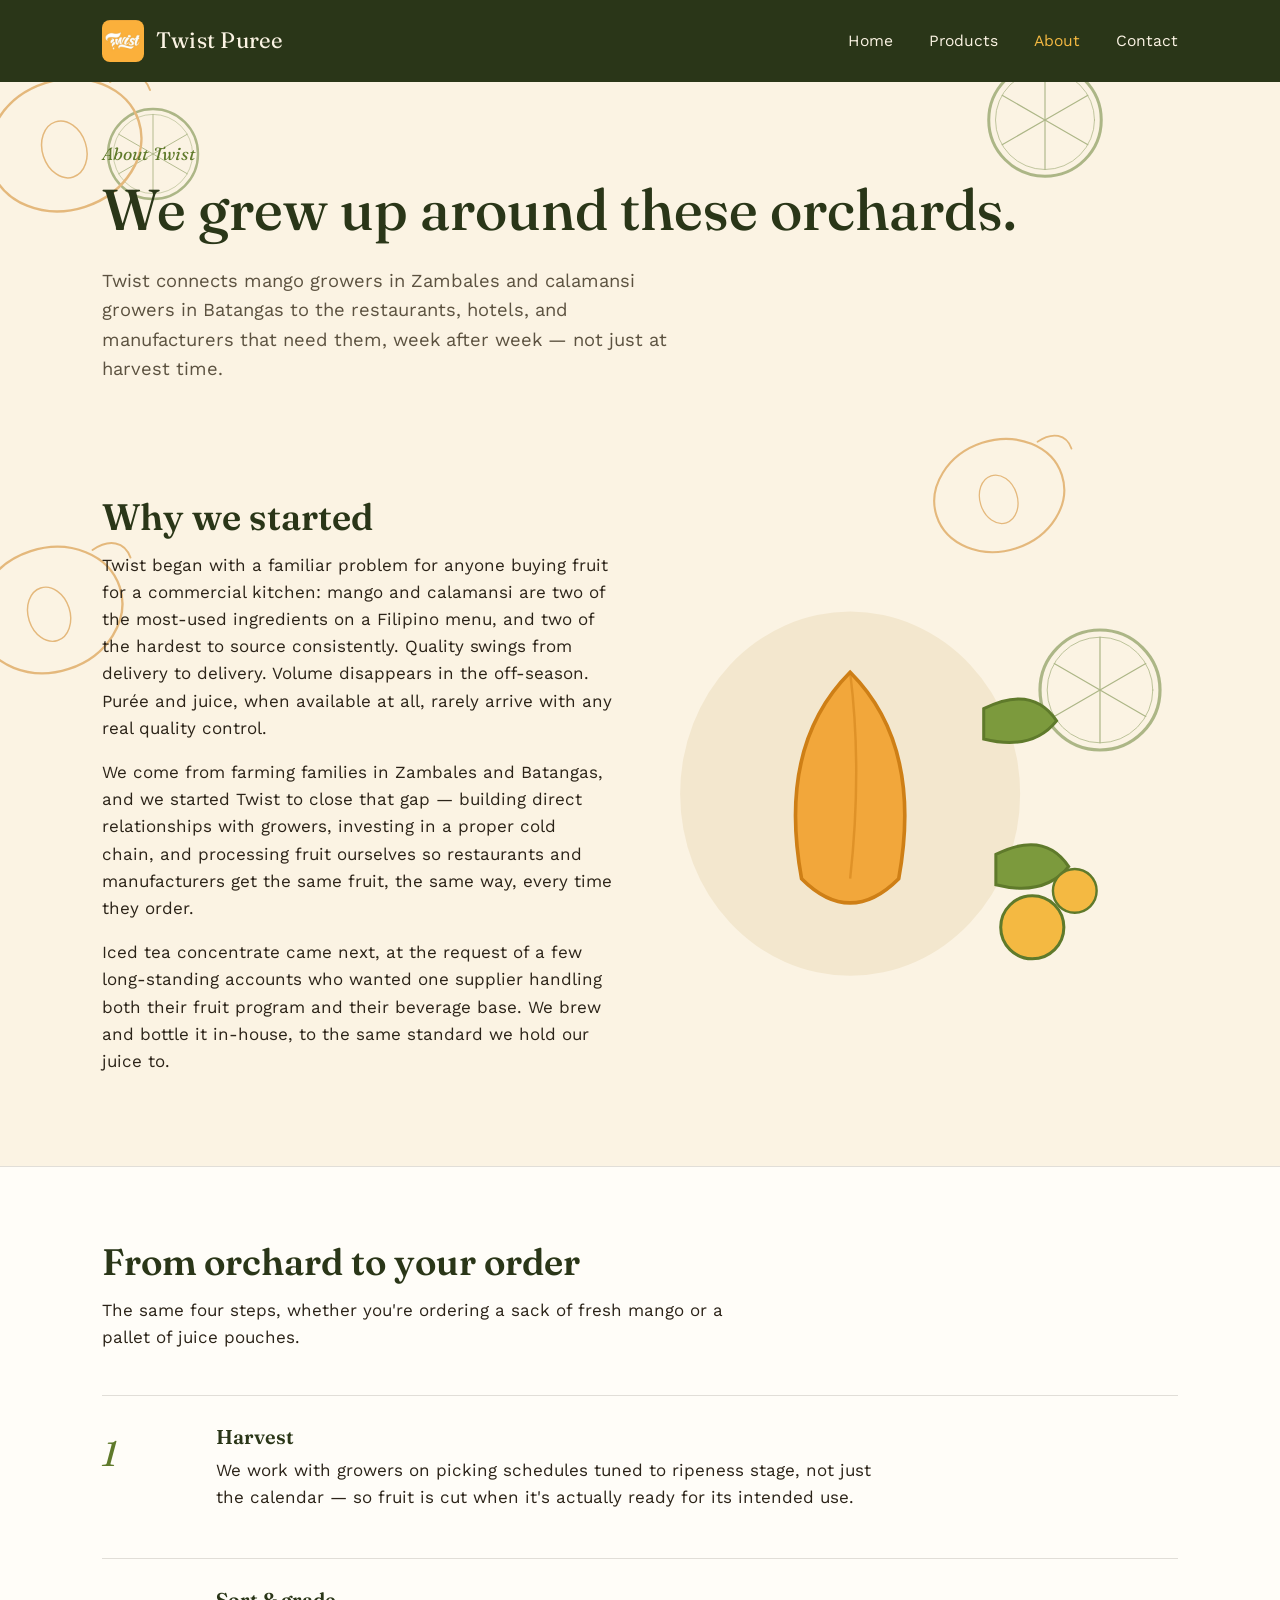
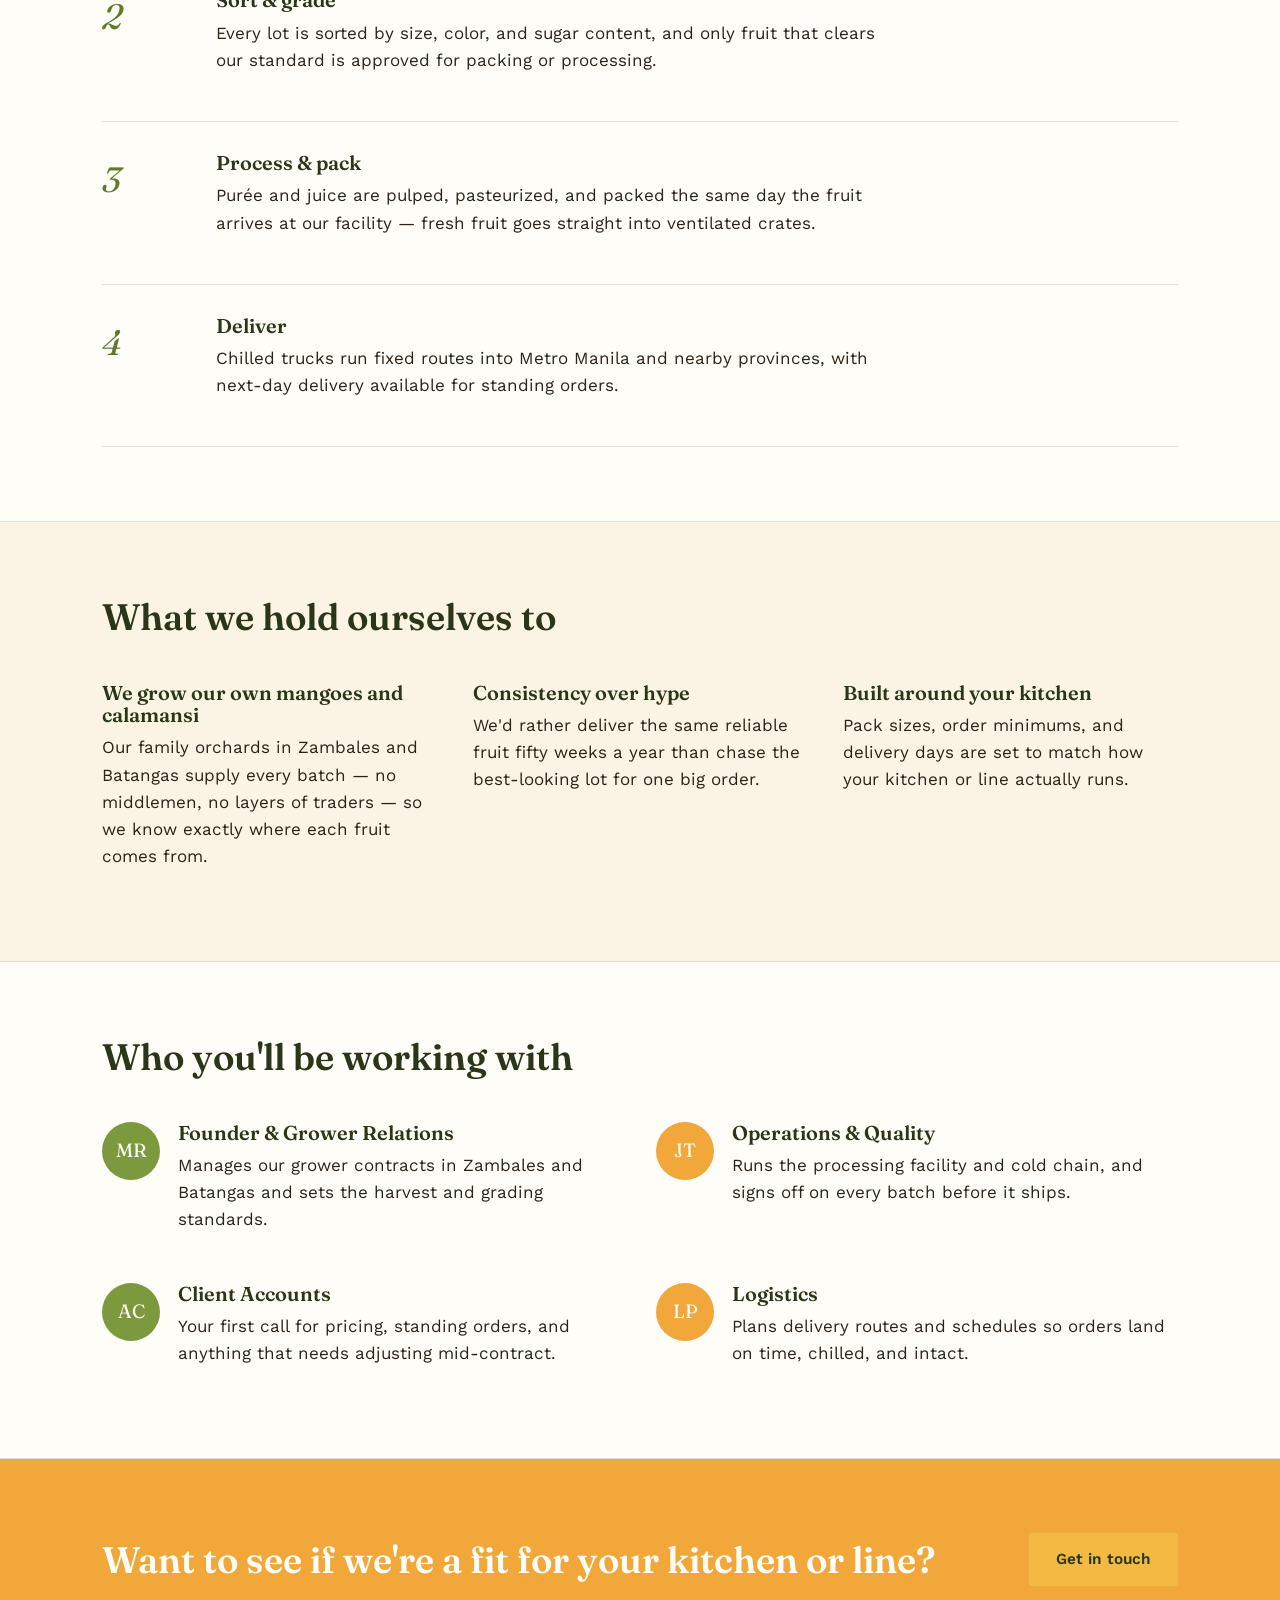
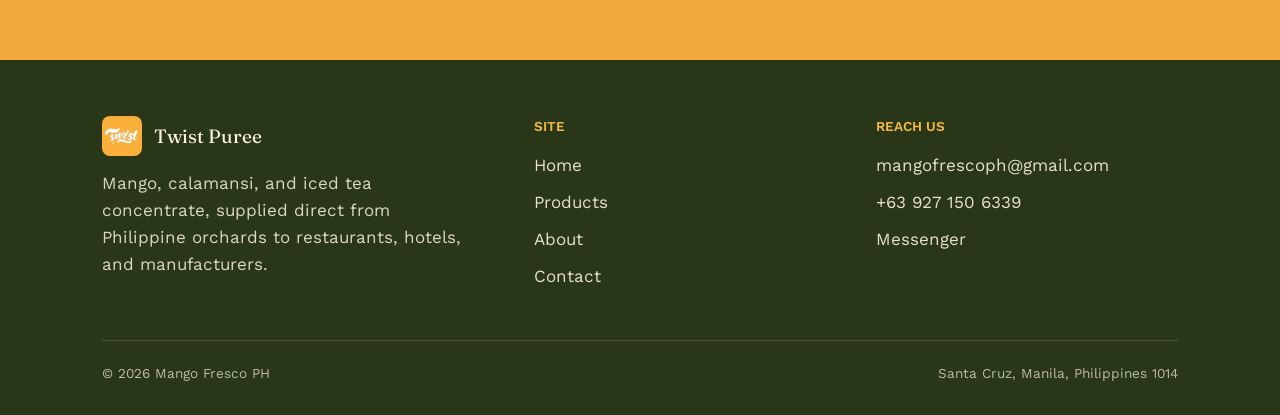
==== about.html @ 79d139c0 "Replace contact form with social links, rebrand to Twist Puree" ====
<!DOCTYPE html>
<html lang="en">
<head>
<meta charset="UTF-8">
<meta name="viewport" content="width=device-width, initial-scale=1.0">
<title>About — Twist Puree</title>
<meta name="description" content="How Twist sources, processes, and delivers mango, calamansi, and iced tea concentrate to restaurants and manufacturers.">
<link rel="preconnect" href="https://fonts.googleapis.com">
<link rel="preconnect" href="https://fonts.gstatic.com" crossorigin>
<link href="https://fonts.googleapis.com/css2?family=Fraunces:ital,wght@0,500;0,600;1,500&family=Work+Sans:wght@400;500;600&display=swap" rel="stylesheet">
<link rel="stylesheet" href="style.css">
</head>
<body>

<header class="site-header">
  <nav class="nav">
    <a href="index.html" class="logo"><img src="PICTURES/twist-logo.jpg" alt="Twist logo" class="logo-mark">Twist Puree</a>
    <button class="nav-toggle" aria-label="Toggle menu" aria-expanded="false">
      <svg viewBox="0 0 24 24" fill="none" stroke="currentColor" stroke-width="2"><line x1="3" y1="6" x2="21" y2="6"/><line x1="3" y1="12" x2="21" y2="12"/><line x1="3" y1="18" x2="21" y2="18"/></svg>
    </button>
    <ul class="nav-links">
      <li><a href="index.html">Home</a></li>
      <li><a href="products.html">Products</a></li>
      <li><a href="about.html" class="active">About</a></li>
      <li><a href="contact.html">Contact</a></li>
    </ul>
  </nav>
</header>

<main>

  <section class="page-hero">
    <div class="wrap">
      <div class="hero-eyebrow">About Twist</div>
      <h1>We grew up around these orchards.</h1>
      <p class="lede">Twist connects mango growers in Zambales and calamansi growers in Batangas to the restaurants, hotels, and manufacturers that need them, week after week — not just at harvest time.</p>
    </div>
  </section>

  <!-- ============ STORY ============ -->
  <section>
    <div class="wrap two-col">
      <div>
        <h2>Why we started</h2>
        <p>Twist began with a familiar problem for anyone buying fruit for a commercial kitchen: mango and calamansi are two of the most-used ingredients on a Filipino menu, and two of the hardest to source consistently. Quality swings from delivery to delivery. Volume disappears in the off-season. Purée and juice, when available at all, rarely arrive with any real quality control.</p>
        <p>We come from farming families in Zambales and Batangas, and we started Twist to close that gap — building direct relationships with growers, investing in a proper cold chain, and processing fruit ourselves so restaurants and manufacturers get the same fruit, the same way, every time they order.</p>
        <p>Iced tea concentrate came next, at the request of a few long-standing accounts who wanted one supplier handling both their fruit program and their beverage base. We brew and bottle it in-house, to the same standard we hold our juice to.</p>
      </div>
      <div>
        <svg viewBox="0 0 420 380" xmlns="http://www.w3.org/2000/svg" role="img" aria-label="Illustration of mango leaves and fruit">
          <ellipse cx="150" cy="190" rx="140" ry="150" fill="var(--cream-deep)"/>
          <path d="M150 90 Q210 150 190 260 Q150 300 110 260 Q90 150 150 90 Z" fill="var(--mango)" stroke="var(--mango-dark)" stroke-width="3"/>
          <path d="M150 90 Q160 170 150 260" fill="none" stroke="var(--mango-dark)" stroke-width="2" opacity="0.5"/>
          <path d="M260 120 Q300 100 320 130 Q300 155 260 145 Z" fill="var(--calamansi)" stroke="var(--calamansi-dark)" stroke-width="2.5"/>
          <path d="M270 240 Q310 220 330 250 Q310 275 270 265 Z" fill="var(--calamansi)" stroke="var(--calamansi-dark)" stroke-width="2.5"/>
          <circle cx="300" cy="300" r="26" fill="var(--yellow)" stroke="var(--calamansi-dark)" stroke-width="2.5"/>
          <circle cx="335" cy="270" r="18" fill="var(--yellow)" stroke="var(--calamansi-dark)" stroke-width="2"/>
        </svg>
      </div>
    </div>
  </section>

  <!-- ============ PROCESS ============ -->
  <section class="section-band">
    <div class="wrap">
      <div class="section-head">
        <h2>From orchard to your order</h2>
        <p>The same four steps, whether you're ordering a sack of fresh mango or a pallet of juice pouches.</p>
      </div>
      <div class="process">
        <div class="process-step">
          <div class="process-num">1</div>
          <div>
            <h3>Harvest</h3>
            <p>We work with growers on picking schedules tuned to ripeness stage, not just the calendar — so fruit is cut when it's actually ready for its intended use.</p>
          </div>
        </div>
        <div class="process-step">
          <div class="process-num">2</div>
          <div>
            <h3>Sort &amp; grade</h3>
            <p>Every lot is sorted by size, color, and sugar content, and only fruit that clears our standard is approved for packing or processing.</p>
          </div>
        </div>
        <div class="process-step">
          <div class="process-num">3</div>
          <div>
            <h3>Process &amp; pack</h3>
            <p>Purée and juice are pulped, pasteurized, and packed the same day the fruit arrives at our facility — fresh fruit goes straight into ventilated crates.</p>
          </div>
        </div>
        <div class="process-step">
          <div class="process-num">4</div>
          <div>
            <h3>Deliver</h3>
            <p>Chilled trucks run fixed routes into Metro Manila and nearby provinces, with next-day delivery available for standing orders.</p>
          </div>
        </div>
      </div>
    </div>
  </section>

  <!-- ============ VALUES ============ -->
  <section>
    <div class="wrap">
      <div class="section-head">
        <h2>What we hold ourselves to</h2>
      </div>
      <div class="value-grid">
        <div>
          <h3>We grow our own mangoes and calamansi</h3>
          <p>Our family orchards in Zambales and Batangas supply every batch — no middlemen, no layers of traders — so we know exactly where each fruit comes from.</p>
        </div>
        <div>
          <h3>Consistency over hype</h3>
          <p>We'd rather deliver the same reliable fruit fifty weeks a year than chase the best-looking lot for one big order.</p>
        </div>
        <div>
          <h3>Built around your kitchen</h3>
          <p>Pack sizes, order minimums, and delivery days are set to match how your kitchen or line actually runs.</p>
        </div>
      </div>
    </div>
  </section>

  <!-- ============ TEAM ============ -->
  <section class="section-band">
    <div class="wrap">
      <div class="section-head">
        <h2>Who you'll be working with</h2>
      </div>
      <div class="team-grid">
        <div class="team-card">
          <div class="team-avatar">MR</div>
          <div>
            <h3>Founder &amp; Grower Relations</h3>
            <p>Manages our grower contracts in Zambales and Batangas and sets the harvest and grading standards.</p>
          </div>
        </div>
        <div class="team-card">
          <div class="team-avatar">JT</div>
          <div>
            <h3>Operations &amp; Quality</h3>
            <p>Runs the processing facility and cold chain, and signs off on every batch before it ships.</p>
          </div>
        </div>
        <div class="team-card">
          <div class="team-avatar">AC</div>
          <div>
            <h3>Client Accounts</h3>
            <p>Your first call for pricing, standing orders, and anything that needs adjusting mid-contract.</p>
          </div>
        </div>
        <div class="team-card">
          <div class="team-avatar">LP</div>
          <div>
            <h3>Logistics</h3>
            <p>Plans delivery routes and schedules so orders land on time, chilled, and intact.</p>
          </div>
        </div>
      </div>
    </div>
  </section>

  <!-- ============ CTA ============ -->
  <section class="section-mango cta-band">
    <div class="wrap">
      <h2>Want to see if we're a fit for your kitchen or line?</h2>
      <a href="contact.html" class="btn btn-on-dark">Get in touch</a>
    </div>
  </section>

</main>

<footer class="site-footer">
  <div class="wrap">
    <div class="footer-grid">
      <div>
        <div class="footer-logo">
          <img src="PICTURES/twist-logo.jpg" alt="Twist logo">
          <span>Twist Puree</span>
        </div>
        <p style="max-width: 34ch; opacity: 0.85;">Mango, calamansi, and iced tea concentrate, supplied direct from Philippine orchards to restaurants, hotels, and manufacturers.</p>
      </div>
      <div>
        <h4>SITE</h4>
        <ul>
          <li><a href="index.html">Home</a></li>
          <li><a href="products.html">Products</a></li>
          <li><a href="about.html">About</a></li>
          <li><a href="contact.html">Contact</a></li>
        </ul>
      </div>
      <div>
        <h4>REACH US</h4>
        <ul>
          <li><a href="mailto:mangofrescoph@gmail.com">mangofrescoph@gmail.com</a></li>
          <li><a href="tel:+639271506339">+63 927 150 6339</a></li>
          <li><a href="https://www.facebook.com/mangofrescoph/" target="_blank" rel="noopener">Messenger</a></li>
        </ul>
      </div>
    </div>
    <div class="footer-bottom">
      <span>&copy; 2026 Mango Fresco PH</span>
      <span>Santa Cruz, Manila, Philippines 1014</span>
    </div>
  </div>
</footer>

<script src="script.js"></script>
</body>
</html>
---- style.css ----
/* ============================================================
   Grove & Zest — shared stylesheet
   Palette grounded in the fruit itself: mango flesh, calamansi
   peel, orchard green, and the cream of a ripe mango's pulp.
   ============================================================ */

:root {
  --cream: #FBF3E3;
  --cream-deep: #F3E7CE;
  --ink: #2B2318;
  --ink-soft: #5C5240;
  --mango: #F2A73B;
  --mango-dark: #CE7F16;
  --calamansi: #7C9A3D;
  --calamansi-dark: #5F7A2B;
  --tea: #A9702F;
  --tea-dark: #7A4E1E;
  --grove: #3A4A22;
  --grove-deep: #2A3618;
  --leaf-light: #EAF1DC;
  --sun-light: #FFF4D9;
  --yellow: #F4B942;
  --white: #FFFDF8;
  --line: rgba(43, 35, 24, 0.14);

  --font-display: "Fraunces", "Iowan Old Style", serif;
  --font-body: "Work Sans", "Segoe UI", sans-serif;

  --max-width: 1140px;

  --bg-mango: url("data:image/svg+xml,%3Csvg%20xmlns='http://www.w3.org/2000/svg'%20viewBox='0%200%20400%20380'%20fill='none'%20stroke='%23CE7F16'%20stroke-width='5'%20stroke-linecap='round'%3E%3Cg%20transform='rotate(-18%20210%20210)'%3E%3Cellipse%20cx='210'%20cy='210'%20rx='155'%20ry='130'/%3E%3Cellipse%20cx='206'%20cy='218'%20rx='44'%20ry='58'%20stroke-width='3'/%3E%3C/g%3E%3Cpath%20d='M300%2084%20C335%2060%20368%2066%20380%20100'%20stroke-width='4'/%3E%3C/svg%3E");
  --bg-calamansi: url("data:image/svg+xml,%3Csvg%20xmlns='http://www.w3.org/2000/svg'%20viewBox='0%200%20400%20400'%20fill='none'%20stroke='%235F7A2B'%20stroke-linecap='round'%3E%3Ccircle%20cx='200'%20cy='200'%20r='150'%20stroke-width='8'/%3E%3Ccircle%20cx='200'%20cy='200'%20r='132'%20stroke-width='2'/%3E%3Cg%20stroke-width='3'%3E%3Cpath%20d='M200%20200%20L200%2068'/%3E%3Cpath%20d='M200%20200%20L314.4%20134'/%3E%3Cpath%20d='M200%20200%20L314.4%20266'/%3E%3Cpath%20d='M200%20200%20L200%20332'/%3E%3Cpath%20d='M200%20200%20L85.6%20266'/%3E%3Cpath%20d='M200%20200%20L85.6%20134'/%3E%3C/g%3E%3C/svg%3E");
}

* { box-sizing: border-box; }

html { scroll-behavior: smooth; }

body {
  margin: 0;
  background: var(--cream);
  color: var(--ink);
  font-family: var(--font-body);
  font-size: 17px;
  line-height: 1.6;
  -webkit-font-smoothing: antialiased;
}

img, svg { max-width: 100%; display: block; }

a { color: inherit; }

body::before {
  content: "";
  position: fixed;
  inset: 0;
  z-index: -1;
  pointer-events: none;
  opacity: 0.5;
  background-image:
    var(--bg-mango), var(--bg-mango), var(--bg-mango),
    var(--bg-calamansi), var(--bg-calamansi), var(--bg-calamansi);
  background-repeat: no-repeat, no-repeat, no-repeat, no-repeat, no-repeat, no-repeat;
  background-position:
    -40px 40px,
    calc(100% - 200px) 55%,
    -50px calc(100% - 210px),
    calc(100% - 160px) 6%,
    8% 12%,
    calc(100% - 100px) calc(100% - 130px);
  background-size:
    200px,
    170px,
    190px,
    150px,
    120px,
    160px;
}

.wrap {
  max-width: var(--max-width);
  margin: 0 auto;
  padding: 0 32px;
}

h1, h2, h3 {
  font-family: var(--font-display);
  font-weight: 600;
  line-height: 1.12;
  margin: 0 0 0.4em;
  color: var(--grove-deep);
}

h1 { font-size: clamp(2.4rem, 4.6vw, 3.6rem); font-weight: 500; }
h2 { font-size: clamp(1.7rem, 3vw, 2.3rem); }
h3 { font-size: 1.25rem; }

p { margin: 0 0 1em; max-width: 62ch; }
p.lede { font-size: 1.15rem; color: var(--ink-soft); max-width: 52ch; }

.btn {
  display: inline-flex;
  align-items: center;
  gap: 8px;
  padding: 13px 26px;
  border-radius: 3px;
  font-family: var(--font-body);
  font-weight: 600;
  font-size: 0.96rem;
  text-decoration: none;
  border: 1.5px solid transparent;
  cursor: pointer;
  transition: transform 0.15s ease, background 0.15s ease, border-color 0.15s ease;
}
.btn:hover { transform: translateY(-1px); }
.btn:focus-visible { outline: 3px solid var(--yellow); outline-offset: 2px; }

.btn-primary { background: var(--mango); color: var(--white); }
.btn-primary:hover { background: var(--mango-dark); }

.btn-outline { background: transparent; color: var(--grove-deep); border-color: var(--grove-deep); }
.btn-outline:hover { background: var(--grove-deep); color: var(--cream); }

.btn-on-dark { background: var(--yellow); color: var(--grove-deep); }
.btn-on-dark:hover { background: #ffcf6b; }

/* ---------------- Header / Nav ---------------- */

.site-header {
  background: var(--grove-deep);
  color: var(--cream);
  position: relative;
  z-index: 40;
}

.nav {
  display: flex;
  align-items: center;
  justify-content: space-between;
  padding: 20px 32px;
  max-width: var(--max-width);
  margin: 0 auto;
}

.logo {
  font-family: var(--font-display);
  font-size: 1.4rem;
  text-decoration: none;
  color: var(--cream);
  display: flex;
  align-items: center;
  gap: 12px;
  letter-spacing: 0.01em;
}
.logo .dot { color: var(--yellow); }
.logo-mark {
  width: 42px;
  height: 42px;
  border-radius: 8px;
  object-fit: cover;
  display: block;
}
.footer-logo {
  display: flex;
  align-items: center;
  gap: 12px;
  margin-bottom: 14px;
}
.footer-logo img {
  width: 40px;
  height: 40px;
  border-radius: 8px;
  object-fit: cover;
}
.footer-logo span {
  font-family: var(--font-display);
  font-size: 1.2rem;
  color: var(--cream);
}

.nav-links {
  display: flex;
  gap: 36px;
  list-style: none;
  margin: 0;
  padding: 0;
}

.nav-links a {
  text-decoration: none;
  color: var(--cream);
  font-size: 0.98rem;
  position: relative;
  padding-bottom: 4px;
}

.nav-links a.active { color: var(--yellow); }

.nav-links a::after {
  content: "";
  position: absolute;
  left: 0; right: 0; bottom: -2px;
  height: 2px;
  background: var(--yellow);
  transform: scaleX(0);
  transform-origin: left;
  transition: transform 0.2s ease;
}
.nav-links a:hover::after { transform: scaleX(1); }

.nav-toggle {
  display: none;
  background: none;
  border: none;
  color: var(--cream);
  cursor: pointer;
  padding: 6px;
}
.nav-toggle svg { width: 26px; height: 26px; }

@media (max-width: 760px) {
  .nav-toggle { display: block; }
  .nav-links {
    position: absolute;
    top: 100%; left: 0; right: 0;
    background: var(--grove-deep);
    flex-direction: column;
    gap: 0;
    max-height: 0;
    overflow: hidden;
    transition: max-height 0.25s ease;
  }
  .nav-links.open { max-height: 260px; }
  .nav-links li { border-top: 1px solid rgba(251,243,227,0.12); }
  .nav-links a { display: block; padding: 16px 32px; }
  .nav-links a::after { display: none; }
}

/* ---------------- Hero ---------------- */

.hero {
  padding: 76px 0 84px;
  position: relative;
  overflow: hidden;
}

.hero .wrap {
  display: grid;
  grid-template-columns: 0.8fr 1.35fr;
  gap: 56px;
  align-items: center;
}

.hero .wrap > div:first-child {
  position: relative;
  z-index: 2;
}

.hero-eyebrow {
  font-family: var(--font-display);
  font-style: italic;
  color: var(--calamansi-dark);
  font-size: 1.1rem;
  margin-bottom: 10px;
}

.hero-actions {
  display: flex;
  gap: 16px;
  margin-top: 30px;
  flex-wrap: wrap;
}

.hero-carousel {
  position: absolute;
  top: 0;
  bottom: 0;
  right: 0;
  width: 54vw;
  display: flex;
  flex-direction: column;
  justify-content: center;
  gap: 16px;
  padding: 40px 32px 48px 24px;
}

@media (max-width: 1000px) {
  .hero .wrap { grid-template-columns: 1fr; }
  .hero-carousel {
    position: static;
    width: 100%;
    padding: 0;
  }
}

/* ---------------- Section scaffolding ---------------- */

section { padding: 74px 0; }
.section-tight { padding: 54px 0; }

.section-band { background: var(--white); border-top: 1px solid var(--line); border-bottom: 1px solid var(--line); }
.section-grove { background: var(--grove-deep); color: var(--cream); }
.section-grove h2, .section-grove h3 { color: var(--cream); }
.section-mango { background: var(--mango); color: var(--white); }
.section-mango h2 { color: var(--white); }

.section-head { max-width: 640px; margin-bottom: 44px; }
.section-head.center { margin-left: auto; margin-right: auto; text-align: center; }

/* ---------------- Product crate cards ---------------- */

.crate-grid {
  display: grid;
  grid-template-columns: repeat(auto-fit, minmax(210px, 1fr));
  gap: 24px;
}

@media (max-width: 560px) {
  .crate-grid { grid-template-columns: 1fr; }
}

.crate {
  background: var(--white);
  border-top: 7px solid var(--mango);
  padding: 30px 24px 26px;
  position: relative;
  box-shadow: 0 1px 0 var(--line);
}
.crate--calamansi { border-top-color: var(--calamansi); }
.crate--tea { border-top-color: var(--tea); }

.crate-stamp {
  width: 46px; height: 46px;
  border-radius: 50%;
  border: 2px solid currentColor;
  display: flex; align-items: center; justify-content: center;
  font-family: var(--font-display);
  font-weight: 600;
  font-size: 0.95rem;
  margin-bottom: 18px;
  color: var(--mango-dark);
}
.crate--calamansi .crate-stamp { color: var(--calamansi-dark); }
.crate--tea .crate-stamp { color: var(--tea-dark); }

.crate h3 { margin-bottom: 10px; }
.crate p { font-size: 0.96rem; margin-bottom: 0; }

/* ---------------- Feature list (Why us) ---------------- */

.feature-list {
  display: grid;
  grid-template-columns: repeat(3, 1fr);
  gap: 40px;
}
@media (max-width: 800px) { .feature-list { grid-template-columns: 1fr; } }

.feature {
  border-top: 2px solid var(--grove-deep);
  padding-top: 18px;
}

/* ---------------- Who we serve ---------------- */

.serve-list {
  display: flex;
  flex-wrap: wrap;
  gap: 14px;
  padding: 0;
  margin: 0;
  list-style: none;
}
.serve-list li {
  border: 1.5px solid rgba(251,243,227,0.4);
  padding: 10px 20px;
  border-radius: 999px;
  font-size: 0.96rem;
}

/* ---------------- Process steps (About) ---------------- */

.process {
  display: grid;
  gap: 0;
}
.process-step {
  display: grid;
  grid-template-columns: 90px 1fr;
  gap: 24px;
  padding: 30px 0;
  border-top: 1px solid var(--line);
}
.process-step:last-child { border-bottom: 1px solid var(--line); }
.process-num {
  font-family: var(--font-display);
  font-style: italic;
  font-size: 2.2rem;
  color: var(--calamansi-dark);
}
@media (max-width: 600px) {
  .process-step { grid-template-columns: 50px 1fr; }
  .process-num { font-size: 1.6rem; }
}

/* ---------------- Two column ---------------- */

.two-col {
  display: grid;
  grid-template-columns: 1fr 1fr;
  gap: 56px;
  align-items: center;
}
@media (max-width: 820px) { .two-col { grid-template-columns: 1fr; } }

/* ---------------- Values ---------------- */

.value-grid {
  display: grid;
  grid-template-columns: repeat(3, 1fr);
  gap: 36px;
}
@media (max-width: 800px) { .value-grid { grid-template-columns: 1fr; } }

/* ---------------- Team ---------------- */

.team-grid {
  display: grid;
  grid-template-columns: repeat(2, 1fr);
  gap: 32px;
}
@media (max-width: 640px) { .team-grid { grid-template-columns: 1fr; } }

.team-card { display: flex; gap: 18px; align-items: flex-start; }
.team-avatar {
  width: 58px; height: 58px;
  min-width: 58px;
  border-radius: 50%;
  background: var(--calamansi);
  color: var(--white);
  display: flex; align-items: center; justify-content: center;
  font-family: var(--font-display);
  font-size: 1.2rem;
}
.team-card:nth-child(2n) .team-avatar { background: var(--mango); }

/* ---------------- Product showcase (Products page) ---------------- */

.showcase-row {
  display: grid;
  grid-template-columns: 0.85fr 1.15fr;
  gap: 56px;
  align-items: center;
  padding: 64px 0;
  border-top: 1px solid var(--line);
}
.showcase-row:last-child { border-bottom: 1px solid var(--line); }
.showcase-row.reverse .showcase-visual { order: 2; }
.showcase-row.reverse .showcase-copy { order: 1; }

@media (max-width: 780px) {
  .showcase-row, .showcase-row.reverse {
    grid-template-columns: 1fr;
  }
  .showcase-row.reverse .showcase-visual,
  .showcase-row.reverse .showcase-copy { order: initial; }
}

.showcase-visual {
  background: var(--white);
  border-radius: 4px;
  padding: 30px;
  display: flex;
  align-items: center;
  justify-content: center;
}
.showcase-visual svg { max-height: 220px; }

.showcase-tag {
  display: inline-block;
  font-family: var(--font-display);
  font-style: italic;
  font-size: 1rem;
  margin-bottom: 8px;
  color: var(--mango-dark);
}
.showcase-row--calamansi .showcase-tag { color: var(--calamansi-dark); }
.showcase-row--tea .showcase-tag { color: var(--tea-dark); }

.spec-list {
  display: grid;
  grid-template-columns: 1fr 1fr;
  gap: 16px 24px;
  margin: 22px 0 0;
  padding-top: 20px;
  border-top: 1px solid var(--line);
}
.spec-list div dt {
  font-size: 0.78rem;
  color: var(--ink-soft);
  margin-bottom: 3px;
}
.spec-list div dd {
  margin: 0;
  font-weight: 600;
  font-size: 0.96rem;
}
@media (max-width: 480px) {
  .spec-list { grid-template-columns: 1fr; }
}


.cta-band .wrap {
  display: flex;
  justify-content: space-between;
  align-items: center;
  flex-wrap: wrap;
  gap: 24px;
}
.cta-band h2 { margin: 0; max-width: 34ch; }

/* ---------------- Contact page ---------------- */

.contact-grid {
  display: grid;
  grid-template-columns: 1.2fr 0.8fr;
  gap: 56px;
  align-items: start;
}
@media (max-width: 860px) { .contact-grid { grid-template-columns: 1fr; } }

.field {
  margin-bottom: 20px;
}
.field label {
  display: block;
  font-size: 0.9rem;
  font-weight: 600;
  margin-bottom: 6px;
  color: var(--grove-deep);
}
.field input, .field select, .field textarea {
  width: 100%;
  padding: 12px 14px;
  border: 1.5px solid var(--line);
  background: var(--white);
  border-radius: 3px;
  font-family: var(--font-body);
  font-size: 1rem;
  color: var(--ink);
}
.field input:focus, .field select:focus, .field textarea:focus {
  outline: none;
  border-color: var(--calamansi-dark);
}
.field-row { display: grid; grid-template-columns: 1fr 1fr; gap: 20px; }
@media (max-width: 520px) { .field-row { grid-template-columns: 1fr; } }

.form-note {
  font-size: 0.88rem;
  color: var(--ink-soft);
  margin-top: 14px;
}

.form-success {
  display: none;
  background: var(--white);
  border-left: 4px solid var(--calamansi-dark);
  padding: 20px 24px;
  margin-bottom: 24px;
}
.form-success.show { display: block; }

.info-card {
  background: var(--white);
  padding: 32px;
  border-top: 7px solid var(--calamansi);
}
.info-row {
  padding: 16px 0;
  border-bottom: 1px solid var(--line);
}
.info-row:last-child { border-bottom: none; }
.info-row .label {
  font-size: 0.8rem;
  text-transform: none;
  color: var(--ink-soft);
  margin-bottom: 4px;
}

.map-embed {
  border: 0;
  width: 100%;
  height: 300px;
  margin-top: 28px;
  filter: sepia(8%) saturate(90%);
}

.social-row {
  display: flex;
  flex-wrap: wrap;
  gap: 14px;
  margin-top: 26px;
}

.social-btn {
  width: 52px;
  height: 52px;
  border-radius: 50%;
  background: var(--grove-deep);
  color: var(--cream);
  display: flex;
  align-items: center;
  justify-content: center;
  transition: transform 0.15s ease, background 0.15s ease, color 0.15s ease;
}
.social-btn svg { width: 24px; height: 24px; }
.social-btn:hover {
  transform: translateY(-3px);
  background: var(--mango);
  color: var(--grove-deep);
}

/* ---------------- Reviews ---------------- */

.section-reviews { background: var(--cream); border: none; }
.section-reviews .section-head.center { margin-bottom: 44px; }

.review-grid {
  display: grid;
  grid-template-columns: repeat(3, 1fr);
  gap: 24px;
}
@media (max-width: 860px) { .review-grid { grid-template-columns: 1fr; } }

.review {
  background: var(--white);
  border-top: 5px solid var(--yellow);
  padding: 0 26px 24px;
  margin: 0;
  box-shadow: 0 1px 0 var(--line);
  display: flex;
  flex-direction: column;
}

.review-photo {
  margin: 0 -26px 22px;
  height: 200px;
  overflow: hidden;
  border-bottom: 1px solid var(--line);
}
.review-photo img {
  width: 100%;
  height: 100%;
  object-fit: cover;
}

.review-stars {
  color: var(--mango);
  font-size: 1.05rem;
  letter-spacing: 3px;
  margin-bottom: 14px;
}

.review blockquote {
  margin: 0;
  font-family: var(--font-display);
  font-size: 1.05rem;
  line-height: 1.5;
  color: var(--grove-deep);
}

/* ---------------- Shop carousel ---------------- */

.carousel {
  display: flex;
  align-items: center;
  gap: 14px;
}

.carousel-track {
  flex: 1;
  overflow: hidden;
}

.carousel-slides {
  display: flex;
  transition: transform 0.35s ease;
}

.carousel-item {
  flex: 0 0 100%;
  padding: 0 12px;
}

.carousel-item-inner {
  position: relative;
  display: block;
  text-decoration: none;
  overflow: hidden;
}

a.carousel-item-inner:hover { transform: translateY(-3px); }

.carousel-item img {
  width: 100%;
  height: auto;
  aspect-ratio: 16 / 10;
  object-fit: cover;
  display: block;
}

.carousel-caption {
  position: absolute;
  left: 18px;
  right: 18px;
  bottom: 18px;
  padding: 14px 18px;
  background: linear-gradient(to top, rgba(42, 54, 24, 0.75), rgba(42, 54, 24, 0.05));
  border-radius: 4px;
  color: var(--white);
  display: flex;
  align-items: baseline;
  justify-content: space-between;
  gap: 12px;
}

.carousel-caption strong {
  font-family: var(--font-display);
  font-size: 1.4rem;
  font-weight: 600;
  color: var(--white);
}

.carousel-caption em {
  font-style: normal;
  font-size: 0.88rem;
  font-weight: 600;
  color: var(--yellow);
  white-space: nowrap;
}
.carousel-caption em::after { content: " →"; }

.carousel-dots {
  display: flex;
  justify-content: center;
  gap: 8px;
}

.carousel-dots button {
  width: 8px;
  height: 8px;
  border-radius: 999px;
  border: none;
  padding: 0;
  background: rgba(43, 35, 24, 0.25);
  cursor: pointer;
  transition: width 0.2s ease, background 0.2s ease;
}
.carousel-dots button.active {
  width: 24px;
  background: var(--mango);
}

.carousel-arrow {
  flex: 0 0 auto;
  width: 52px;
  height: 52px;
  border-radius: 50%;
  border: 1px solid rgba(255, 253, 248, 0.7);
  background: rgba(255, 253, 248, 0.45);
  -webkit-backdrop-filter: blur(14px) saturate(160%);
  backdrop-filter: blur(14px) saturate(160%);
  box-shadow: 0 6px 20px rgba(43, 35, 24, 0.15);
  color: var(--grove-deep);
  cursor: pointer;
  display: flex;
  align-items: center;
  justify-content: center;
  transition: background 0.15s ease, color 0.15s ease, transform 0.15s ease;
}
.carousel-arrow:hover { background: rgba(42, 54, 24, 0.85); color: var(--cream); }
.carousel-arrow svg { width: 22px; height: 22px; }

.carousel[data-per-view="3"] .carousel-item { flex-basis: calc(100% / 3); }
.carousel[data-per-view="2"] .carousel-item { flex-basis: 50%; }
.carousel[data-per-view="1"] .carousel-item { flex-basis: 100%; }

/* ---------------- Footer ---------------- */

.site-footer {
  background: var(--grove-deep);
  color: var(--cream);
  padding: 56px 0 30px;
}
.footer-grid {
  display: grid;
  grid-template-columns: 1.3fr 1fr 1fr;
  gap: 40px;
  margin-bottom: 40px;
}
@media (max-width: 700px) { .footer-grid { grid-template-columns: 1fr; gap: 30px; } }

.footer-grid h4 {
  font-family: var(--font-body);
  font-weight: 600;
  font-size: 0.85rem;
  color: var(--yellow);
  margin: 0 0 14px;
}
.footer-grid ul { list-style: none; margin: 0; padding: 0; }
.footer-grid li { margin-bottom: 10px; }
.footer-grid a { text-decoration: none; color: var(--cream); opacity: 0.9; }
.footer-grid a:hover { opacity: 1; text-decoration: underline; }

.footer-bottom {
  border-top: 1px solid rgba(251,243,227,0.15);
  padding-top: 22px;
  font-size: 0.85rem;
  color: rgba(251,243,227,0.7);
  display: flex;
  justify-content: space-between;
  flex-wrap: wrap;
  gap: 10px;
}

/* ---------------- Page hero (About/Contact) ---------------- */

.page-hero {
  padding: 58px 0 20px;
}
.page-hero p.lede { margin-top: 14px; }

.page-hero--glass {
  position: relative;
}
.page-hero--glass .wrap {
  position: relative;
  z-index: 1;
}
.page-hero--glass::before {
  content: "";
  position: absolute;
  left: 50%;
  top: 50%;
  transform: translate(-50%, -50%);
  width: min(720px, calc(100% - 40px));
  height: 84%;
  background: rgba(255, 253, 248, 0.35);
  -webkit-backdrop-filter: blur(16px) saturate(160%);
  backdrop-filter: blur(16px) saturate(160%);
  border: 1px solid rgba(255, 253, 248, 0.6);
  border-radius: 18px;
  box-shadow: 0 12px 36px rgba(43, 35, 24, 0.10);
  z-index: 0;
  pointer-events: none;
}

/* ---------------- Reduced motion ---------------- */

@media (prefers-reduced-motion: reduce) {
  html { scroll-behavior: auto; }
  * { transition: none !important; }
}

:focus-visible { outline: 3px solid var(--yellow); outline-offset: 2px; }
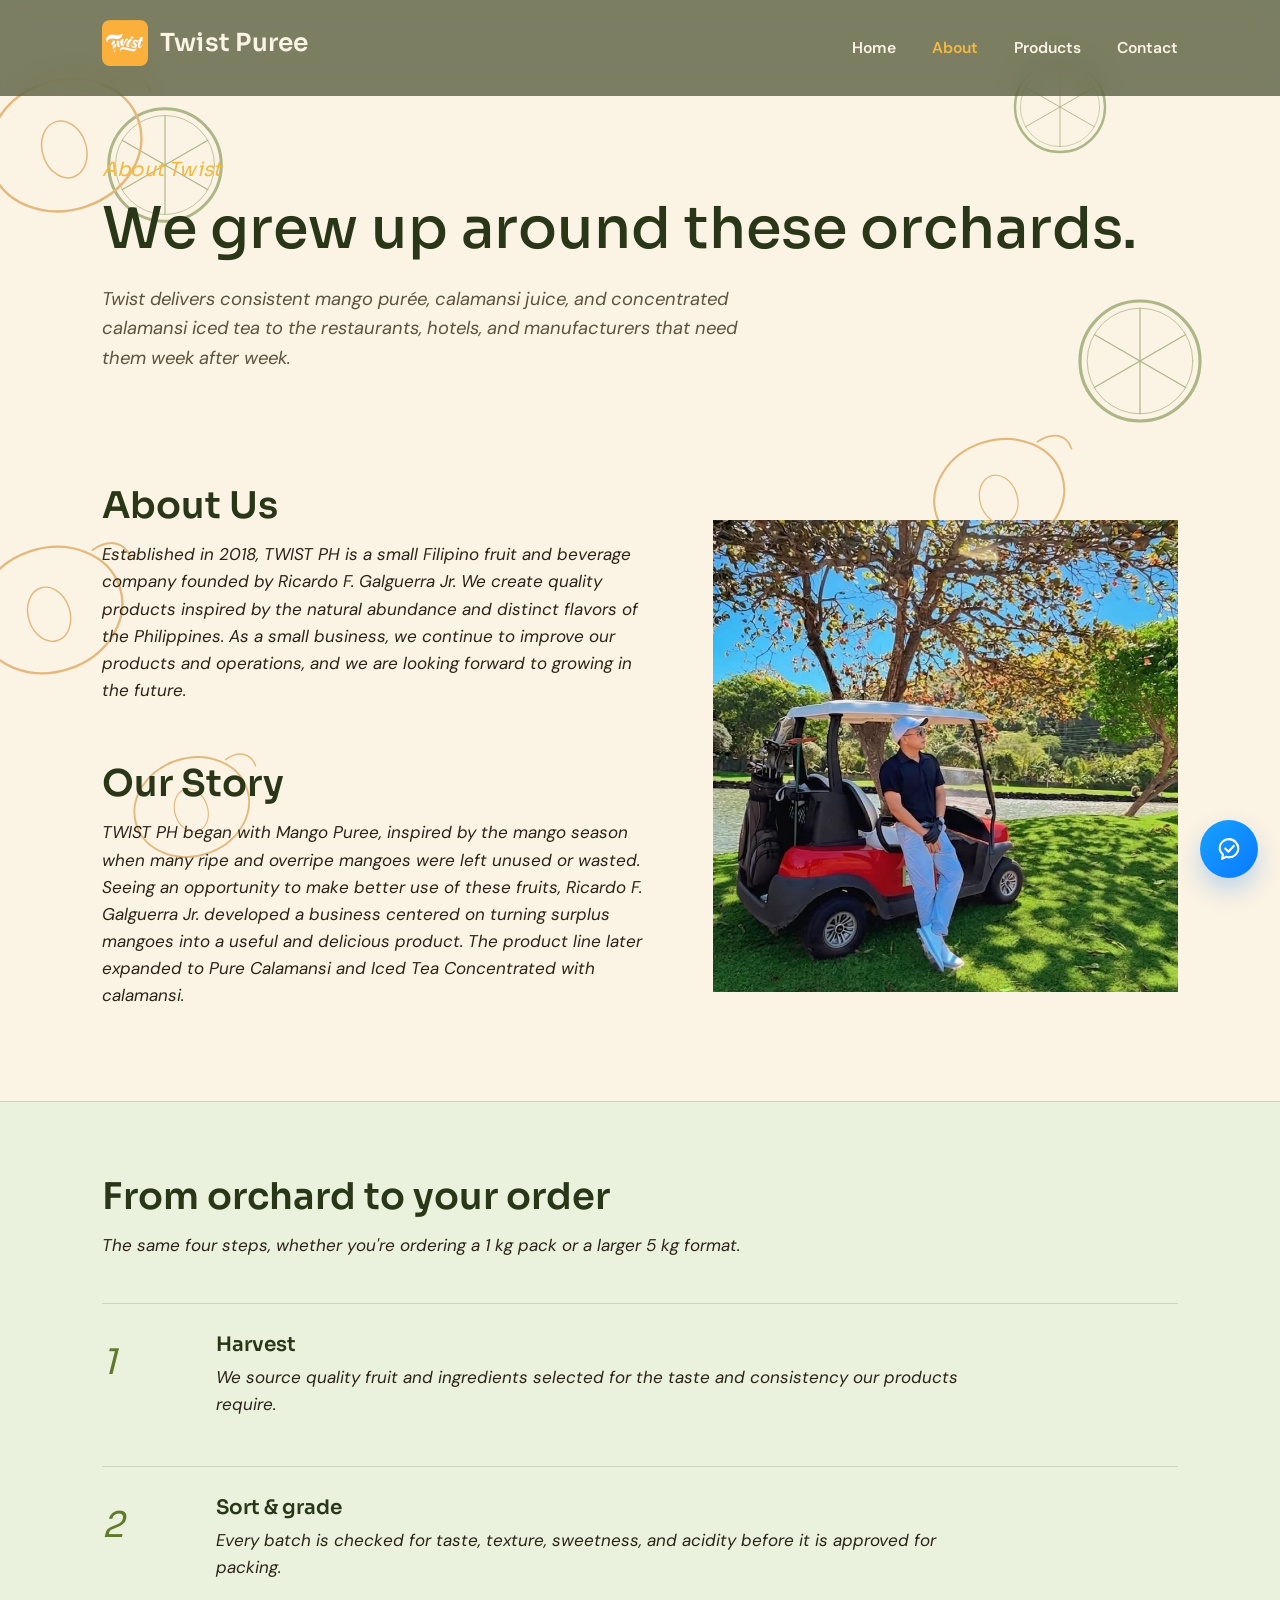
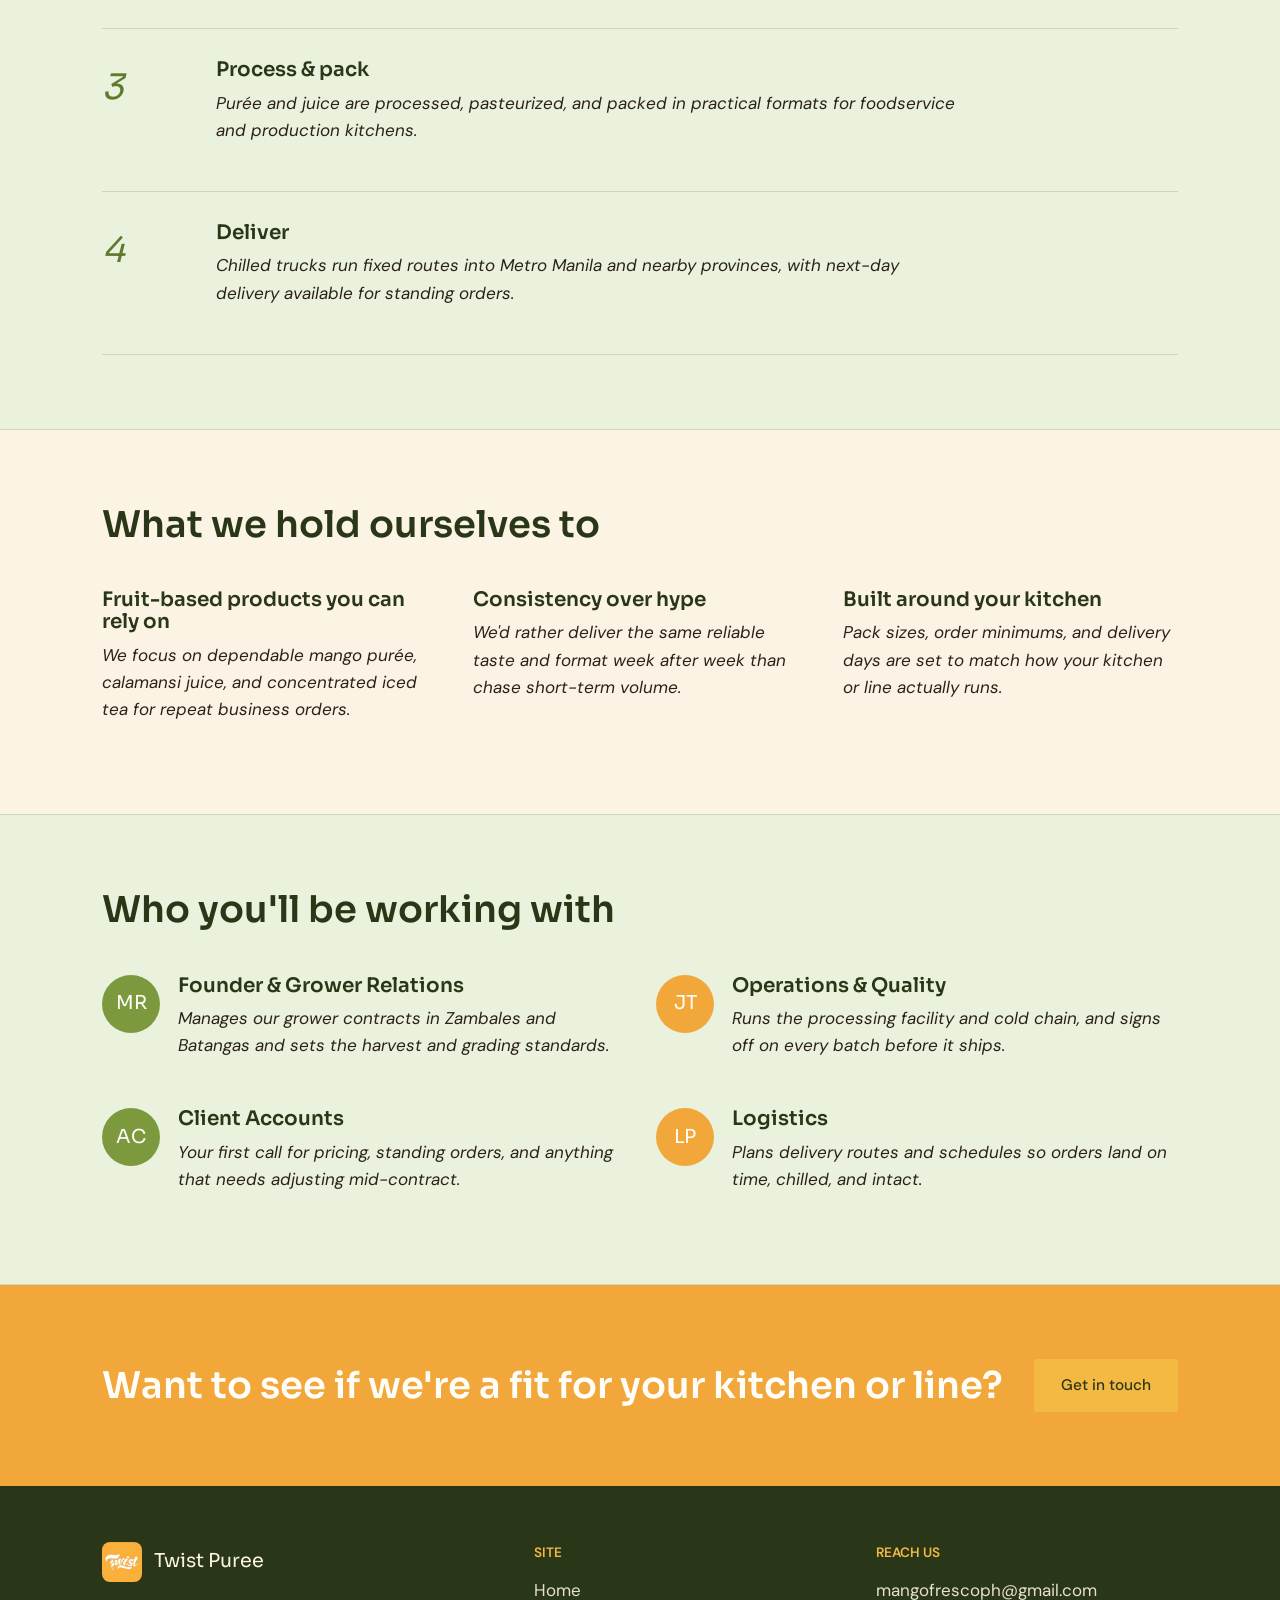
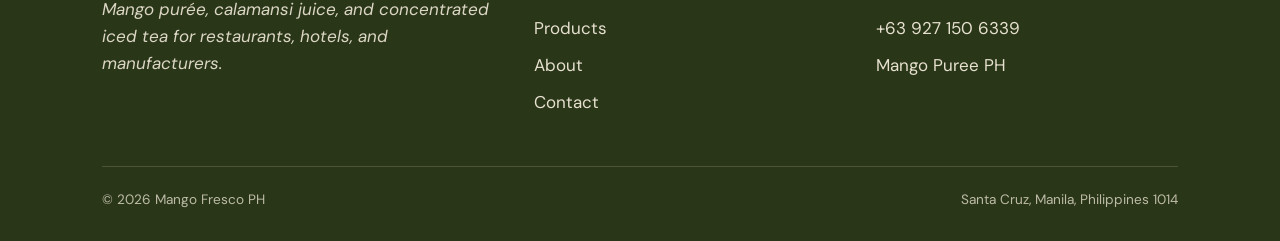
==== commit 84b013f3: "Refresh Twist Puree website content and branding" ====
--- a/about.html
+++ b/about.html
@@ -4,10 +4,10 @@
 <meta charset="UTF-8">
 <meta name="viewport" content="width=device-width, initial-scale=1.0">
 <title>About — Twist Puree</title>
-<meta name="description" content="How Twist sources, processes, and delivers mango, calamansi, and iced tea concentrate to restaurants and manufacturers.">
+<meta name="description" content="How Twist processes and delivers mango purée, calamansi juice, and concentrated iced tea to restaurants and manufacturers.">
 <link rel="preconnect" href="https://fonts.googleapis.com">
 <link rel="preconnect" href="https://fonts.gstatic.com" crossorigin>
-<link href="https://fonts.googleapis.com/css2?family=Fraunces:ital,wght@0,500;0,600;1,500&family=Work+Sans:wght@400;500;600&display=swap" rel="stylesheet">
+<link href="https://fonts.googleapis.com/css2?family=DM+Sans:wght@400;500;700&family=Sora:wght@400;500;600;700&display=swap" rel="stylesheet">
 <link rel="stylesheet" href="style.css">
 </head>
 <body>
@@ -20,8 +20,8 @@
     </button>
     <ul class="nav-links">
       <li><a href="index.html">Home</a></li>
+      <li><a href="about.html" class="active">About</a></li>
       <li><a href="products.html">Products</a></li>
-      <li><a href="about.html" class="active">About</a></li>
       <li><a href="contact.html">Contact</a></li>
     </ul>
   </nav>
@@ -33,30 +33,24 @@
     <div class="wrap">
       <div class="hero-eyebrow">About Twist</div>
       <h1>We grew up around these orchards.</h1>
-      <p class="lede">Twist connects mango growers in Zambales and calamansi growers in Batangas to the restaurants, hotels, and manufacturers that need them, week after week — not just at harvest time.</p>
+      <p class="lede">Twist delivers consistent mango purée, calamansi juice, and concentrated calamansi iced tea to the restaurants, hotels, and manufacturers that need them week after week.</p>
     </div>
   </section>
 
   <!-- ============ STORY ============ -->
   <section>
-    <div class="wrap two-col">
-      <div>
-        <h2>Why we started</h2>
-        <p>Twist began with a familiar problem for anyone buying fruit for a commercial kitchen: mango and calamansi are two of the most-used ingredients on a Filipino menu, and two of the hardest to source consistently. Quality swings from delivery to delivery. Volume disappears in the off-season. Purée and juice, when available at all, rarely arrive with any real quality control.</p>
-        <p>We come from farming families in Zambales and Batangas, and we started Twist to close that gap — building direct relationships with growers, investing in a proper cold chain, and processing fruit ourselves so restaurants and manufacturers get the same fruit, the same way, every time they order.</p>
-        <p>Iced tea concentrate came next, at the request of a few long-standing accounts who wanted one supplier handling both their fruit program and their beverage base. We brew and bottle it in-house, to the same standard we hold our juice to.</p>
-      </div>
-      <div>
-        <svg viewBox="0 0 420 380" xmlns="http://www.w3.org/2000/svg" role="img" aria-label="Illustration of mango leaves and fruit">
-          <ellipse cx="150" cy="190" rx="140" ry="150" fill="var(--cream-deep)"/>
-          <path d="M150 90 Q210 150 190 260 Q150 300 110 260 Q90 150 150 90 Z" fill="var(--mango)" stroke="var(--mango-dark)" stroke-width="3"/>
-          <path d="M150 90 Q160 170 150 260" fill="none" stroke="var(--mango-dark)" stroke-width="2" opacity="0.5"/>
-          <path d="M260 120 Q300 100 320 130 Q300 155 260 145 Z" fill="var(--calamansi)" stroke="var(--calamansi-dark)" stroke-width="2.5"/>
-          <path d="M270 240 Q310 220 330 250 Q310 275 270 265 Z" fill="var(--calamansi)" stroke="var(--calamansi-dark)" stroke-width="2.5"/>
-          <circle cx="300" cy="300" r="26" fill="var(--yellow)" stroke="var(--calamansi-dark)" stroke-width="2.5"/>
-          <circle cx="335" cy="270" r="18" fill="var(--yellow)" stroke="var(--calamansi-dark)" stroke-width="2"/>
-        </svg>
-      </div>
+    <div class="wrap about-intro">
+      <div class="about-copy-column">
+        <div class="about-copy">
+          <h2>About Us</h2>
+          <p>Established in 2018, TWIST PH is a small Filipino fruit and beverage company founded by Ricardo F. Galguerra Jr. We create quality products inspired by the natural abundance and distinct flavors of the Philippines. As a small business, we continue to improve our products and operations, and we are looking forward to growing in the future.</p>
+        </div>
+        <div class="about-copy">
+          <h2>Our Story</h2>
+          <p>TWIST PH began with Mango Puree, inspired by the mango season when many ripe and overripe mangoes were left unused or wasted. Seeing an opportunity to make better use of these fruits, Ricardo F. Galguerra Jr. developed a business centered on turning surplus mangoes into a useful and delicious product. The product line later expanded to Pure Calamansi and Iced Tea Concentrated with calamansi.</p>
+        </div>
+      </div>
+      <img class="founder-photo-space" src="PICTURES/TWIST FOUNDER.jpg" alt="TWIST founder">
     </div>
   </section>
 
@@ -65,28 +59,28 @@
     <div class="wrap">
       <div class="section-head">
         <h2>From orchard to your order</h2>
-        <p>The same four steps, whether you're ordering a sack of fresh mango or a pallet of juice pouches.</p>
+        <p>The same four steps, whether you're ordering a 1 kg pack or a larger 5 kg format.</p>
       </div>
       <div class="process">
         <div class="process-step">
           <div class="process-num">1</div>
           <div>
             <h3>Harvest</h3>
-            <p>We work with growers on picking schedules tuned to ripeness stage, not just the calendar — so fruit is cut when it's actually ready for its intended use.</p>
+            <p>We source quality fruit and ingredients selected for the taste and consistency our products require.</p>
           </div>
         </div>
         <div class="process-step">
           <div class="process-num">2</div>
           <div>
             <h3>Sort &amp; grade</h3>
-            <p>Every lot is sorted by size, color, and sugar content, and only fruit that clears our standard is approved for packing or processing.</p>
+            <p>Every batch is checked for taste, texture, sweetness, and acidity before it is approved for packing.</p>
           </div>
         </div>
         <div class="process-step">
           <div class="process-num">3</div>
           <div>
             <h3>Process &amp; pack</h3>
-            <p>Purée and juice are pulped, pasteurized, and packed the same day the fruit arrives at our facility — fresh fruit goes straight into ventilated crates.</p>
+            <p>Purée and juice are processed, pasteurized, and packed in practical formats for foodservice and production kitchens.</p>
           </div>
         </div>
         <div class="process-step">
@@ -108,12 +102,12 @@
       </div>
       <div class="value-grid">
         <div>
-          <h3>We grow our own mangoes and calamansi</h3>
-          <p>Our family orchards in Zambales and Batangas supply every batch — no middlemen, no layers of traders — so we know exactly where each fruit comes from.</p>
+          <h3>Fruit-based products you can rely on</h3>
+            <p>We focus on dependable mango purée, calamansi juice, and concentrated iced tea for repeat business orders.</p>
         </div>
         <div>
           <h3>Consistency over hype</h3>
-          <p>We'd rather deliver the same reliable fruit fifty weeks a year than chase the best-looking lot for one big order.</p>
+          <p>We'd rather deliver the same reliable taste and format week after week than chase short-term volume.</p>
         </div>
         <div>
           <h3>Built around your kitchen</h3>
@@ -180,7 +174,7 @@
           <img src="PICTURES/twist-logo.jpg" alt="Twist logo">
           <span>Twist Puree</span>
         </div>
-        <p style="max-width: 34ch; opacity: 0.85;">Mango, calamansi, and iced tea concentrate, supplied direct from Philippine orchards to restaurants, hotels, and manufacturers.</p>
+        <p style="max-width: 34ch; opacity: 0.85;">Mango purée, calamansi juice, and concentrated iced tea for restaurants, hotels, and manufacturers.</p>
       </div>
       <div>
         <h4>SITE</h4>
@@ -196,7 +190,7 @@
         <ul>
           <li><a href="mailto:mangofrescoph@gmail.com">mangofrescoph@gmail.com</a></li>
           <li><a href="tel:+639271506339">+63 927 150 6339</a></li>
-          <li><a href="https://www.facebook.com/mangofrescoph/" target="_blank" rel="noopener">Messenger</a></li>
+          <li><a href="https://www.facebook.com/mangofrescoph/" target="_blank" rel="noopener">Mango Puree PH</a></li>
         </ul>
       </div>
     </div>
@@ -207,6 +201,13 @@
   </div>
 </footer>
 
+<a class="messenger-float" href="https://www.facebook.com/mangofrescoph/" target="_blank" rel="noopener" aria-label="Chat on Messenger">
+  <svg viewBox="0 0 24 24" fill="none" stroke="currentColor" stroke-width="1.8" stroke-linecap="round" stroke-linejoin="round" aria-hidden="true">
+    <path d="M12 3.5C7.6 3.5 4 6.9 4 11c0 2.3 1.1 4.3 2.8 5.7L6 20.5l3.4-1.8a8 8 0 0 0 2.6.4c4.4 0 8-3.4 8-7.5S16.4 3.5 12 3.5z"/>
+    <path d="M8.8 11.5l2.6 2.8 4.8-5.1"/>
+  </svg>
+</a>
+
 <script src="script.js"></script>
 </body>
 </html>
--- a/style.css
+++ b/style.css
@@ -23,8 +23,10 @@
   --white: #FFFDF8;
   --line: rgba(43, 35, 24, 0.14);
 
-  --font-display: "Fraunces", "Iowan Old Style", serif;
-  --font-body: "Work Sans", "Segoe UI", sans-serif;
+  --font-display: "Sora", "Segoe UI", sans-serif;
+  --font-body: "DM Sans", "Segoe UI", sans-serif;
+  --font-button: "DM Sans", "Segoe UI", sans-serif;
+  --font-product: "Sora", "Segoe UI", sans-serif;
 
   --max-width: 1140px;
 
@@ -46,6 +48,10 @@
   -webkit-font-smoothing: antialiased;
 }
 
+p, li, label, input, textarea, select, button {
+  font-family: var(--font-body);
+}
+
 img, svg { max-width: 100%; display: block; }
 
 a { color: inherit; }
@@ -58,22 +64,26 @@
   pointer-events: none;
   opacity: 0.5;
   background-image:
-    var(--bg-mango), var(--bg-mango), var(--bg-mango),
-    var(--bg-calamansi), var(--bg-calamansi), var(--bg-calamansi);
-  background-repeat: no-repeat, no-repeat, no-repeat, no-repeat, no-repeat, no-repeat;
+    var(--bg-mango), var(--bg-mango), var(--bg-mango), var(--bg-mango),
+    var(--bg-calamansi), var(--bg-calamansi), var(--bg-calamansi), var(--bg-calamansi);
+  background-repeat: no-repeat, no-repeat, no-repeat, no-repeat, no-repeat, no-repeat, no-repeat, no-repeat;
   background-position:
     -40px 40px,
     calc(100% - 200px) 55%,
     -50px calc(100% - 210px),
+    10% calc(100% - 30px),
     calc(100% - 160px) 6%,
     8% 12%,
-    calc(100% - 100px) calc(100% - 130px);
+    calc(100% - 100px) calc(100% - 130px),
+    calc(100% - 60px) 38%;
   background-size:
     200px,
     170px,
     190px,
     150px,
     120px,
+    150px,
+    120px,
     160px;
 }
 
@@ -83,7 +93,32 @@
   padding: 0 32px;
 }
 
-h1, h2, h3 {
+.messenger-float {
+  position: fixed;
+  right: 22px;
+  bottom: 22px;
+  width: 58px;
+  height: 58px;
+  border-radius: 50%;
+  background: linear-gradient(135deg, #17a1ff, #0a79ff);
+  color: var(--white);
+  box-shadow: 0 12px 24px rgba(10, 121, 255, 0.25);
+  display: flex;
+  align-items: center;
+  justify-content: center;
+  z-index: 80;
+}
+
+.messenger-float svg {
+  width: 28px;
+  height: 28px;
+}
+
+.messenger-float:hover {
+  transform: translateY(-2px);
+}
+
+h1, h2, h3, .logo, .nav-links, .section-head h2, .crate h3, .showcase-copy h2, .feature h3, .team-card h3, .package-tag, .client-card strong {
   font-family: var(--font-display);
   font-weight: 600;
   line-height: 1.12;
@@ -95,7 +130,7 @@
 h2 { font-size: clamp(1.7rem, 3vw, 2.3rem); }
 h3 { font-size: 1.25rem; }
 
-p { margin: 0 0 1em; max-width: 62ch; }
+p { margin: 0 0 1em; max-width: 62ch; font-style: italic; }
 p.lede { font-size: 1.15rem; color: var(--ink-soft); max-width: 52ch; }
 
 .btn {
@@ -104,8 +139,8 @@
   gap: 8px;
   padding: 13px 26px;
   border-radius: 3px;
-  font-family: var(--font-body);
-  font-weight: 600;
+  font-family: var(--font-button);
+  font-weight: 500;
   font-size: 0.96rem;
   text-decoration: none;
   border: 1.5px solid transparent;
@@ -127,9 +162,12 @@
 /* ---------------- Header / Nav ---------------- */
 
 .site-header {
-  background: var(--grove-deep);
+  position: sticky;
+  top: 0;
+  background: rgba(42, 54, 24, 0.62);
+  -webkit-backdrop-filter: blur(12px) saturate(150%);
+  backdrop-filter: blur(12px) saturate(150%);
   color: var(--cream);
-  position: relative;
   z-index: 40;
 }
 
@@ -144,18 +182,19 @@
 
 .logo {
   font-family: var(--font-display);
-  font-size: 1.4rem;
+  font-size: 1.55rem;
   text-decoration: none;
   color: var(--cream);
   display: flex;
   align-items: center;
   gap: 12px;
   letter-spacing: 0.01em;
+  font-weight: 600;
 }
 .logo .dot { color: var(--yellow); }
 .logo-mark {
-  width: 42px;
-  height: 42px;
+  width: 46px;
+  height: 46px;
   border-radius: 8px;
   object-fit: cover;
   display: block;
@@ -239,29 +278,127 @@
 /* ---------------- Hero ---------------- */
 
 .hero {
-  padding: 76px 0 84px;
+  padding: 0 0 68px;
   position: relative;
+  background: var(--cream);
+}
+
+.hero::before {
+  content: "";
+  position: absolute;
+  inset: 22px 0 auto 0;
+  height: 100%;
+  background: radial-gradient(circle at 15% 8%, rgba(242, 167, 59, 0.18), transparent 16%),
+              radial-gradient(circle at 82% 12%, rgba(124, 154, 61, 0.12), transparent 18%);
+  pointer-events: none;
+}
+
+.hero-slider {
+  display: flex;
+  align-items: center;
+  gap: 0;
+  width: 100%;
+  max-width: 100%;
+  margin: 0;
+  position: relative;
+  z-index: 1;
+  padding: 0;
+}
+
+.hero-slider .carousel-track {
+  flex: 1;
   overflow: hidden;
-}
-
-.hero .wrap {
-  display: grid;
-  grid-template-columns: 0.8fr 1.35fr;
-  gap: 56px;
-  align-items: center;
-}
-
-.hero .wrap > div:first-child {
+  border-radius: 0;
+  box-shadow: none;
+  width: 100%;
+}
+
+.hero-slider .carousel-slides {
+  display: flex;
+  transition: transform 0.45s ease;
+}
+
+.hero-slide {
   position: relative;
-  z-index: 2;
+  flex: 0 0 100%;
+  min-height: 520px;
+  display: grid;
+  grid-template-columns: 1.1fr 0.9fr;
+  align-items: center;
+  gap: 30px;
+  padding: 46px 62px 46px 54px;
+  background-color: var(--grove-deep);
+  background-size: cover;
+  background-position: center;
+  overflow: hidden;
+  border-radius: 0;
+}
+
+.hero-slide::after {
+  content: "";
+  position: absolute;
+  inset: 0;
+  background: linear-gradient(90deg, rgba(22, 25, 17, 0.8), rgba(22, 25, 17, 0.42) 34%, rgba(22, 25, 17, 0.1) 68%, rgba(22, 25, 17, 0.22));
+}
+
+.hero-slide-content,
+.hero-product-card {
+  position: relative;
+  z-index: 1;
+}
+
+.hero-slide-content {
+  max-width: 620px;
 }
 
 .hero-eyebrow {
   font-family: var(--font-display);
   font-style: italic;
-  color: var(--calamansi-dark);
+  color: var(--yellow);
+  font-size: 1.22rem;
+  margin-bottom: 12px;
+  letter-spacing: 0.01em;
+}
+
+.hero-tagline {
+  font-family: var(--font-display);
+  font-size: 1.45rem;
+  font-weight: 600;
+  color: var(--white);
+  margin-bottom: 20px;
+}
+
+.hero-slide-content h1 {
+  color: var(--white);
+  max-width: 14ch;
+  font-size: clamp(3rem, 5vw, 6rem);
+  line-height: 0.92;
+  letter-spacing: -0.05em;
+  text-wrap: balance;
+}
+
+.hero-slide-content .lede {
+  color: rgba(251, 243, 227, 0.92);
+  max-width: 58ch;
   font-size: 1.1rem;
-  margin-bottom: 10px;
+}
+
+.hero-product-card {
+  justify-self: end;
+  width: min(100%, 440px);
+  padding: 18px 18px 12px;
+  background: rgba(255, 255, 255, 0.12);
+  border: 1px solid rgba(255, 255, 255, 0.28);
+  border-radius: 0;
+  box-shadow: 0 20px 32px rgba(17, 12, 8, 0.24);
+  backdrop-filter: blur(6px);
+}
+
+.hero-product-card img {
+  width: 100%;
+  border-radius: 0;
+  object-fit: cover;
+  aspect-ratio: 4 / 5;
 }
 
 .hero-actions {
@@ -271,25 +408,69 @@
   flex-wrap: wrap;
 }
 
-.hero-carousel {
-  position: absolute;
-  top: 0;
-  bottom: 0;
-  right: 0;
-  width: 54vw;
-  display: flex;
-  flex-direction: column;
-  justify-content: center;
-  gap: 16px;
-  padding: 40px 32px 48px 24px;
+.btn-light {
+  background: rgba(255, 255, 255, 0.08);
+  border-color: rgba(255, 255, 255, 0.7);
+  color: var(--white);
+}
+
+.btn-light:hover {
+  background: rgba(255, 255, 255, 0.18);
+  color: var(--white);
 }
 
 @media (max-width: 1000px) {
-  .hero .wrap { grid-template-columns: 1fr; }
-  .hero-carousel {
-    position: static;
+  .hero-slide {
+    grid-template-columns: 1fr;
+    min-height: 430px;
+    padding: 40px 36px 42px;
+  }
+
+  .hero-slide-content {
+    max-width: 100%;
+  }
+
+  .hero-product-card {
+    width: min(100%, 380px);
+    justify-self: center;
+  }
+}
+
+@media (max-width: 680px) {
+  .hero {
+    padding-top: 18px;
+  }
+
+  .hero-slider {
+    gap: 10px;
+  }
+
+  .hero-slider .carousel-track {
+    border-radius: 18px;
+  }
+
+  .hero-slide {
+    min-height: 360px;
+    padding: 30px 22px 28px;
+  }
+
+  .hero-slide-content h1 {
+    max-width: 100%;
+    font-size: clamp(2.5rem, 11vw, 4rem);
+  }
+
+  .hero-slide-content .lede {
+    font-size: 1rem;
+  }
+
+  .hero-actions {
+    flex-direction: column;
+    align-items: flex-start;
+  }
+
+  .hero-actions .btn {
     width: 100%;
-    padding: 0;
+    justify-content: center;
   }
 }
 
@@ -298,7 +479,7 @@
 section { padding: 74px 0; }
 .section-tight { padding: 54px 0; }
 
-.section-band { background: var(--white); border-top: 1px solid var(--line); border-bottom: 1px solid var(--line); }
+.section-band { background: var(--leaf-light); border-top: 1px solid var(--line); border-bottom: 1px solid var(--line); }
 .section-grove { background: var(--grove-deep); color: var(--cream); }
 .section-grove h2, .section-grove h3 { color: var(--cream); }
 .section-mango { background: var(--mango); color: var(--white); }
@@ -350,14 +531,102 @@
 
 .feature-list {
   display: grid;
-  grid-template-columns: repeat(3, 1fr);
-  gap: 40px;
-}
-@media (max-width: 800px) { .feature-list { grid-template-columns: 1fr; } }
+  grid-template-columns: repeat(4, 1fr);
+  gap: 28px;
+}
+@media (max-width: 800px) { .feature-list { grid-template-columns: 1fr 1fr; } }
+@media (max-width: 540px) { .feature-list { grid-template-columns: 1fr; } }
 
 .feature {
   border-top: 2px solid var(--grove-deep);
   padding-top: 18px;
+}
+
+.application-grid {
+  display: grid;
+  grid-template-columns: repeat(4, minmax(0, 1fr));
+  gap: 24px;
+}
+.application-card {
+  background: var(--white);
+  border: 1px solid rgba(43, 35, 24, 0.12);
+  padding: 22px 20px;
+  box-shadow: 0 1px 0 rgba(43, 35, 24, 0.08);
+}
+.application-card .package-tag {
+  display: inline-block;
+  margin-bottom: 12px;
+  padding: 6px 10px;
+  border-radius: 999px;
+  background: rgba(242, 167, 59, 0.14);
+  color: var(--mango-dark);
+  font-size: 0.72rem;
+  text-transform: uppercase;
+  letter-spacing: 0.08em;
+}
+.application-card ul {
+  padding-left: 18px;
+  margin: 0;
+  color: var(--ink-soft);
+}
+
+.client-grid {
+  display: grid;
+  grid-template-columns: repeat(2, minmax(0, 1fr));
+  gap: 20px;
+}
+.client-card {
+  background: transparent;
+  border: 0;
+  padding: 20px 24px;
+  text-align: center;
+  color: var(--grove-deep);
+  min-height: 230px;
+  display: flex;
+  align-items: center;
+  justify-content: center;
+}
+.client-card img {
+  display: block;
+  width: min(100%, 420px);
+  height: 180px;
+  object-fit: contain;
+  border-radius: 18px;
+}
+.client-card strong {
+  display: block;
+  font-size: clamp(1.4rem, 2vw, 2.2rem);
+  letter-spacing: 0.04em;
+}
+
+.faq-list {
+  display: grid;
+  gap: 14px;
+}
+.faq-item {
+  background: var(--white);
+  border: 1px solid var(--line);
+}
+.faq-item summary {
+  list-style: none;
+  cursor: pointer;
+  padding: 20px 22px;
+  font-family: var(--font-display);
+  font-weight: 600;
+  color: var(--grove-deep);
+}
+.faq-item summary::-webkit-details-marker { display: none; }
+.faq-item p {
+  padding: 0 22px 20px;
+  margin: 0;
+  color: var(--ink-soft);
+}
+
+@media (max-width: 880px) {
+  .application-grid { grid-template-columns: repeat(2, minmax(0, 1fr)); }
+}
+@media (max-width: 540px) {
+  .application-grid, .client-grid { grid-template-columns: 1fr; }
 }
 
 /* ---------------- Who we serve ---------------- */
@@ -411,6 +680,36 @@
   align-items: center;
 }
 @media (max-width: 820px) { .two-col { grid-template-columns: 1fr; } }
+
+.about-intro {
+  max-width: var(--max-width);
+  display: grid;
+  grid-template-columns: minmax(0, 1fr) minmax(320px, 0.85fr);
+  gap: 64px;
+  align-items: center;
+}
+
+.about-copy-column {
+  display: grid;
+  gap: 42px;
+}
+
+.about-copy {
+  max-width: 70ch;
+}
+
+.founder-photo-space {
+  display: block;
+  width: 100%;
+  height: 472px;
+  margin: 0;
+  object-fit: cover;
+}
+
+@media (max-width: 820px) {
+  .about-intro { grid-template-columns: 1fr; }
+  .founder-photo-space { max-width: 560px; }
+}
 
 /* ---------------- Values ---------------- */
 
@@ -571,13 +870,17 @@
 .form-success.show { display: block; }
 
 .info-card {
-  background: var(--white);
+  background: rgba(95, 122, 43, 0.22);
+  -webkit-backdrop-filter: blur(14px) saturate(150%);
+  backdrop-filter: blur(14px) saturate(150%);
+  border: 1px solid rgba(251, 243, 227, 0.5);
+  border-top: 5px solid var(--calamansi);
   padding: 32px;
-  border-top: 7px solid var(--calamansi);
+  box-shadow: 0 10px 30px rgba(43, 35, 24, 0.10);
 }
 .info-row {
   padding: 16px 0;
-  border-bottom: 1px solid var(--line);
+  border-bottom: 1px solid rgba(43, 35, 24, 0.15);
 }
 .info-row:last-child { border-bottom: none; }
 .info-row .label {
@@ -589,8 +892,8 @@
 
 .map-embed {
   border: 0;
+  height: 460px;
   width: 100%;
-  height: 300px;
   margin-top: 28px;
   filter: sepia(8%) saturate(90%);
 }
@@ -606,8 +909,11 @@
   width: 52px;
   height: 52px;
   border-radius: 50%;
-  background: var(--grove-deep);
-  color: var(--cream);
+  background: rgba(95, 122, 43, 0.28);
+  -webkit-backdrop-filter: blur(10px) saturate(150%);
+  backdrop-filter: blur(10px) saturate(150%);
+  border: 1px solid rgba(251, 243, 227, 0.55);
+  color: var(--grove-deep);
   display: flex;
   align-items: center;
   justify-content: center;
@@ -616,8 +922,8 @@
 .social-btn svg { width: 24px; height: 24px; }
 .social-btn:hover {
   transform: translateY(-3px);
-  background: var(--mango);
-  color: var(--grove-deep);
+  background: var(--grove-deep);
+  color: var(--cream);
 }
 
 /* ---------------- Reviews ---------------- */
@@ -762,7 +1068,10 @@
 }
 
 .carousel-arrow {
-  flex: 0 0 auto;
+  position: absolute;
+  top: 50%;
+  transform: translateY(-50%);
+  z-index: 3;
   width: 52px;
   height: 52px;
   border-radius: 50%;
@@ -778,6 +1087,8 @@
   justify-content: center;
   transition: background 0.15s ease, color 0.15s ease, transform 0.15s ease;
 }
+.carousel-arrow.carousel-prev { left: 18px; }
+.carousel-arrow.carousel-next { right: 18px; }
 .carousel-arrow:hover { background: rgba(42, 54, 24, 0.85); color: var(--cream); }
 .carousel-arrow svg { width: 22px; height: 22px; }
 
@@ -830,31 +1141,6 @@
 }
 .page-hero p.lede { margin-top: 14px; }
 
-.page-hero--glass {
-  position: relative;
-}
-.page-hero--glass .wrap {
-  position: relative;
-  z-index: 1;
-}
-.page-hero--glass::before {
-  content: "";
-  position: absolute;
-  left: 50%;
-  top: 50%;
-  transform: translate(-50%, -50%);
-  width: min(720px, calc(100% - 40px));
-  height: 84%;
-  background: rgba(255, 253, 248, 0.35);
-  -webkit-backdrop-filter: blur(16px) saturate(160%);
-  backdrop-filter: blur(16px) saturate(160%);
-  border: 1px solid rgba(255, 253, 248, 0.6);
-  border-radius: 18px;
-  box-shadow: 0 12px 36px rgba(43, 35, 24, 0.10);
-  z-index: 0;
-  pointer-events: none;
-}
-
 /* ---------------- Reduced motion ---------------- */
 
 @media (prefers-reduced-motion: reduce) {
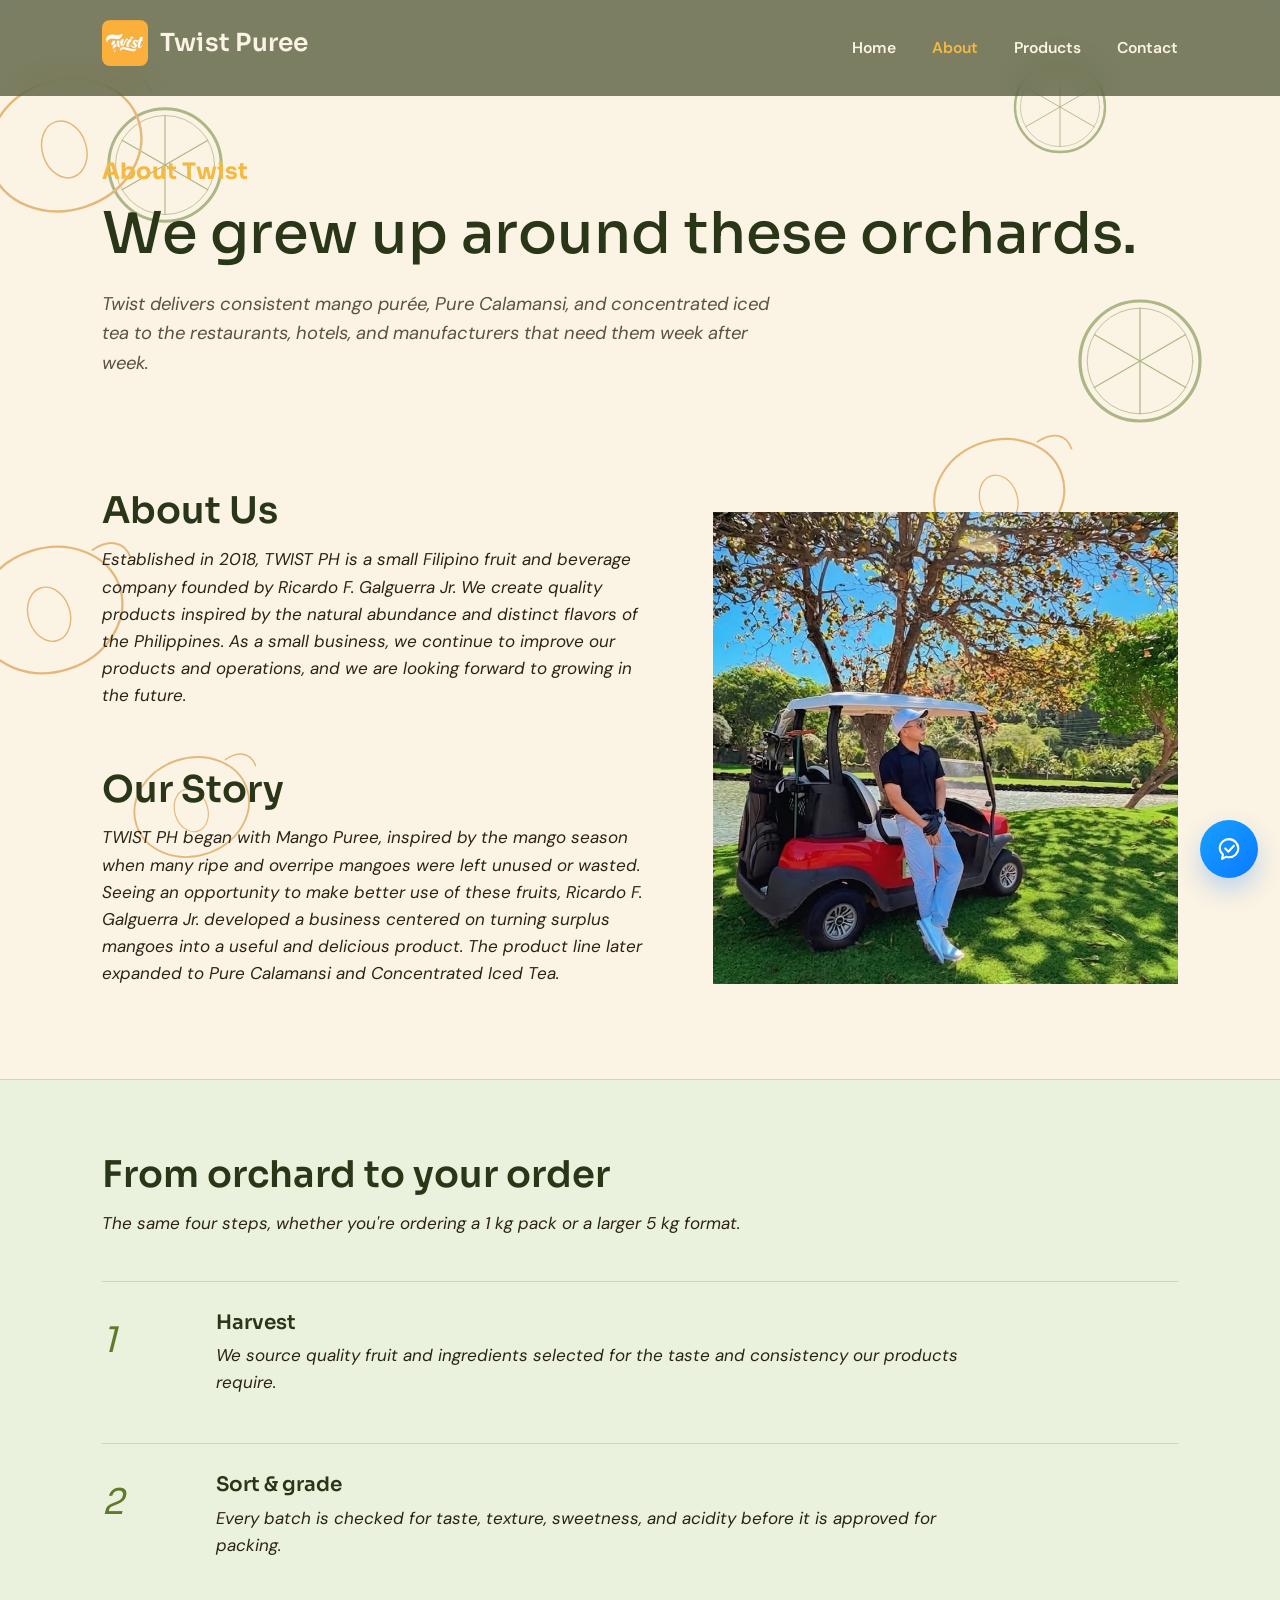
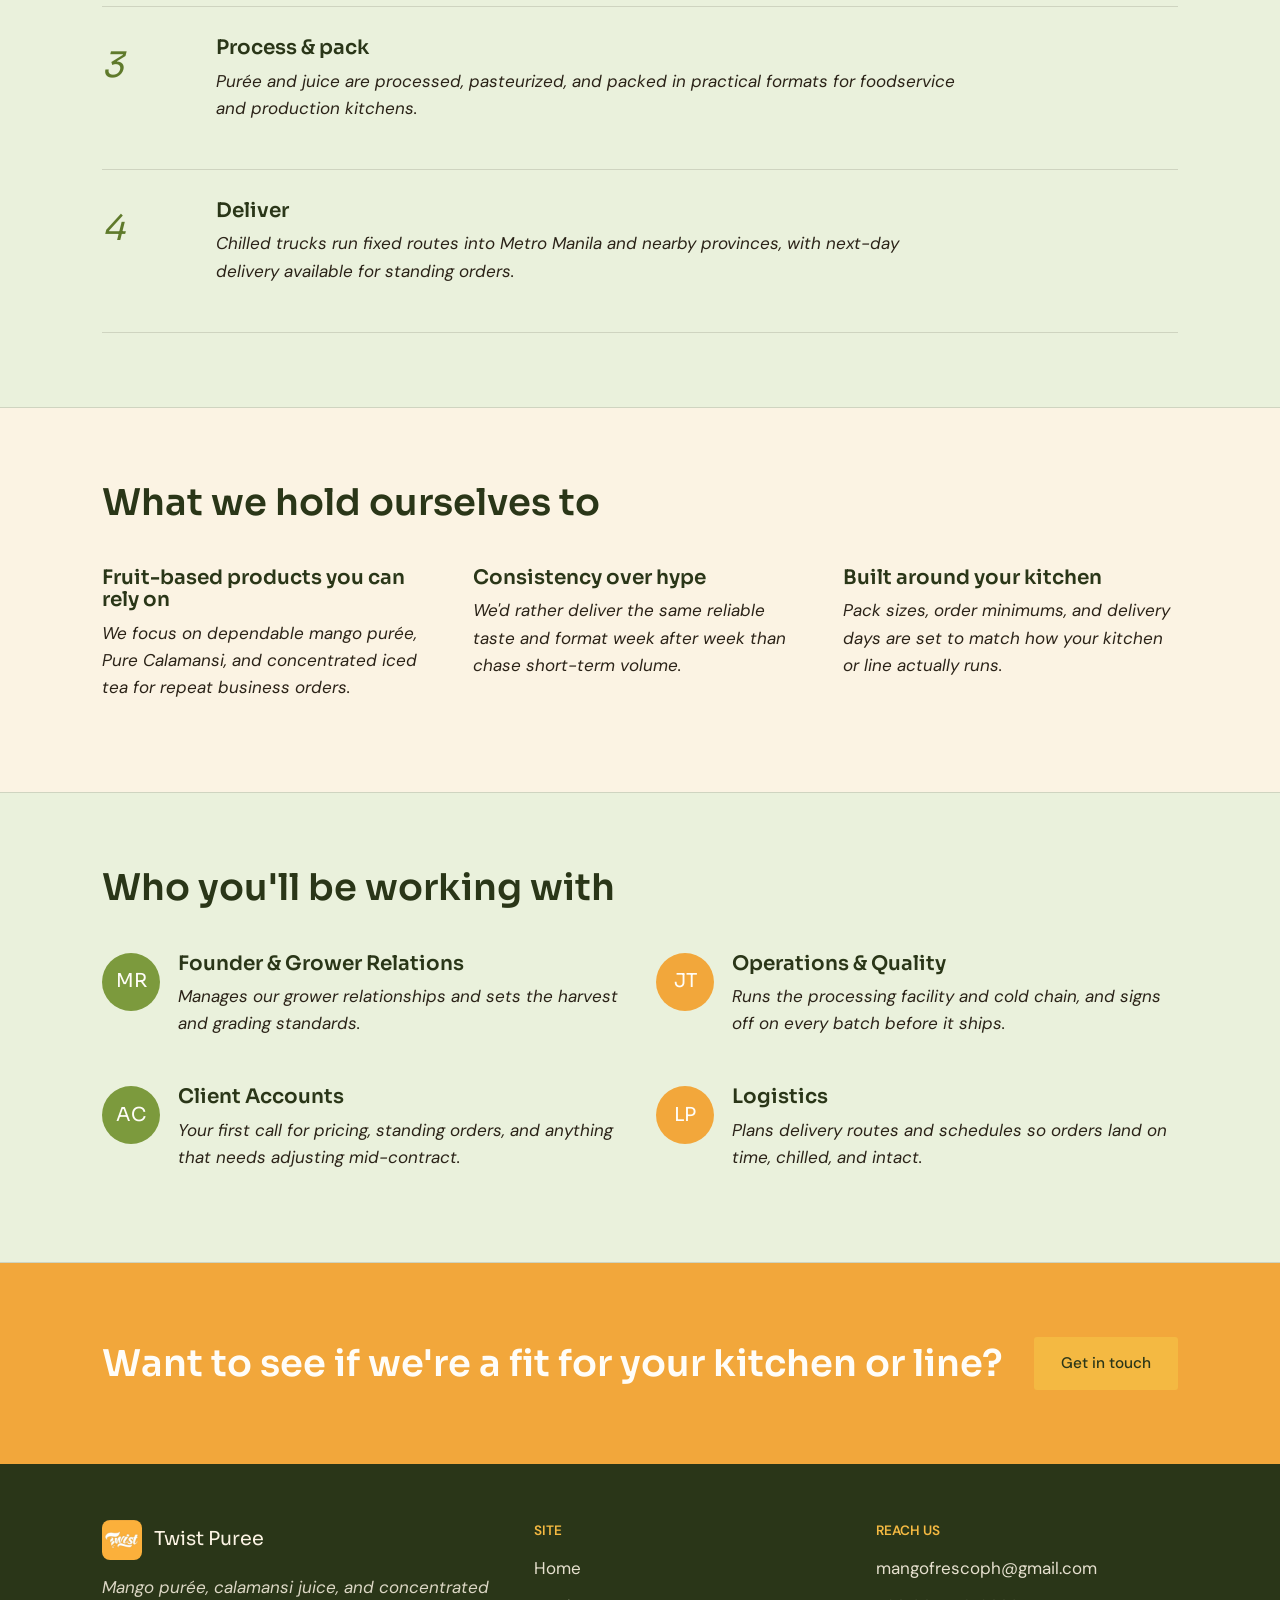
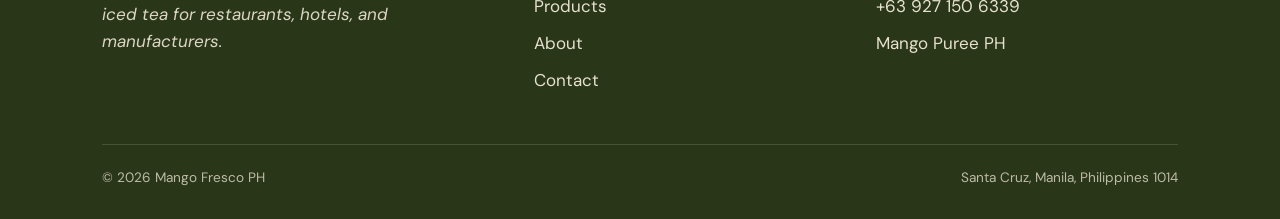
==== commit d3b34e7d: "Correct product details and refine About page" ====
--- a/about.html
+++ b/about.html
@@ -4,7 +4,7 @@
 <meta charset="UTF-8">
 <meta name="viewport" content="width=device-width, initial-scale=1.0">
 <title>About — Twist Puree</title>
-<meta name="description" content="How Twist processes and delivers mango purée, calamansi juice, and concentrated iced tea to restaurants and manufacturers.">
+<meta name="description" content="How Twist processes and delivers mango purée, Pure Calamansi, and concentrated iced tea to restaurants and manufacturers.">
 <link rel="preconnect" href="https://fonts.googleapis.com">
 <link rel="preconnect" href="https://fonts.gstatic.com" crossorigin>
 <link href="https://fonts.googleapis.com/css2?family=DM+Sans:wght@400;500;700&family=Sora:wght@400;500;600;700&display=swap" rel="stylesheet">
@@ -33,7 +33,7 @@
     <div class="wrap">
       <div class="hero-eyebrow">About Twist</div>
       <h1>We grew up around these orchards.</h1>
-      <p class="lede">Twist delivers consistent mango purée, calamansi juice, and concentrated calamansi iced tea to the restaurants, hotels, and manufacturers that need them week after week.</p>
+      <p class="lede">Twist delivers consistent mango purée, Pure Calamansi, and concentrated iced tea to the restaurants, hotels, and manufacturers that need them week after week.</p>
     </div>
   </section>
 
@@ -47,7 +47,7 @@
         </div>
         <div class="about-copy">
           <h2>Our Story</h2>
-          <p>TWIST PH began with Mango Puree, inspired by the mango season when many ripe and overripe mangoes were left unused or wasted. Seeing an opportunity to make better use of these fruits, Ricardo F. Galguerra Jr. developed a business centered on turning surplus mangoes into a useful and delicious product. The product line later expanded to Pure Calamansi and Iced Tea Concentrated with calamansi.</p>
+          <p>TWIST PH began with Mango Puree, inspired by the mango season when many ripe and overripe mangoes were left unused or wasted. Seeing an opportunity to make better use of these fruits, Ricardo F. Galguerra Jr. developed a business centered on turning surplus mangoes into a useful and delicious product. The product line later expanded to Pure Calamansi and Concentrated Iced Tea.</p>
         </div>
       </div>
       <img class="founder-photo-space" src="PICTURES/TWIST FOUNDER.jpg" alt="TWIST founder">
@@ -103,7 +103,7 @@
       <div class="value-grid">
         <div>
           <h3>Fruit-based products you can rely on</h3>
-            <p>We focus on dependable mango purée, calamansi juice, and concentrated iced tea for repeat business orders.</p>
+            <p>We focus on dependable mango purée, Pure Calamansi, and concentrated iced tea for repeat business orders.</p>
         </div>
         <div>
           <h3>Consistency over hype</h3>
@@ -128,7 +128,7 @@
           <div class="team-avatar">MR</div>
           <div>
             <h3>Founder &amp; Grower Relations</h3>
-            <p>Manages our grower contracts in Zambales and Batangas and sets the harvest and grading standards.</p>
+            <p>Manages our grower relationships and sets the harvest and grading standards.</p>
           </div>
         </div>
         <div class="team-card">
--- a/style.css
+++ b/style.css
@@ -614,8 +614,25 @@
   font-family: var(--font-display);
   font-weight: 600;
   color: var(--grove-deep);
+  display: flex;
+  align-items: center;
+  justify-content: space-between;
+  gap: 20px;
 }
 .faq-item summary::-webkit-details-marker { display: none; }
+.faq-item summary::after {
+  content: "";
+  flex: 0 0 9px;
+  width: 9px;
+  height: 9px;
+  border-right: 2px solid currentColor;
+  border-bottom: 2px solid currentColor;
+  transform: rotate(45deg) translateY(-3px);
+  transition: transform 0.2s ease;
+}
+.faq-item[open] summary::after {
+  transform: rotate(225deg) translate(-2px, -1px);
+}
 .faq-item p {
   padding: 0 22px 20px;
   margin: 0;
@@ -1139,6 +1156,11 @@
 .page-hero {
   padding: 58px 0 20px;
 }
+.page-hero .hero-eyebrow {
+  font-style: normal;
+  font-size: 1.42rem;
+  font-weight: 700;
+}
 .page-hero p.lede { margin-top: 14px; }
 
 /* ---------------- Reduced motion ---------------- */
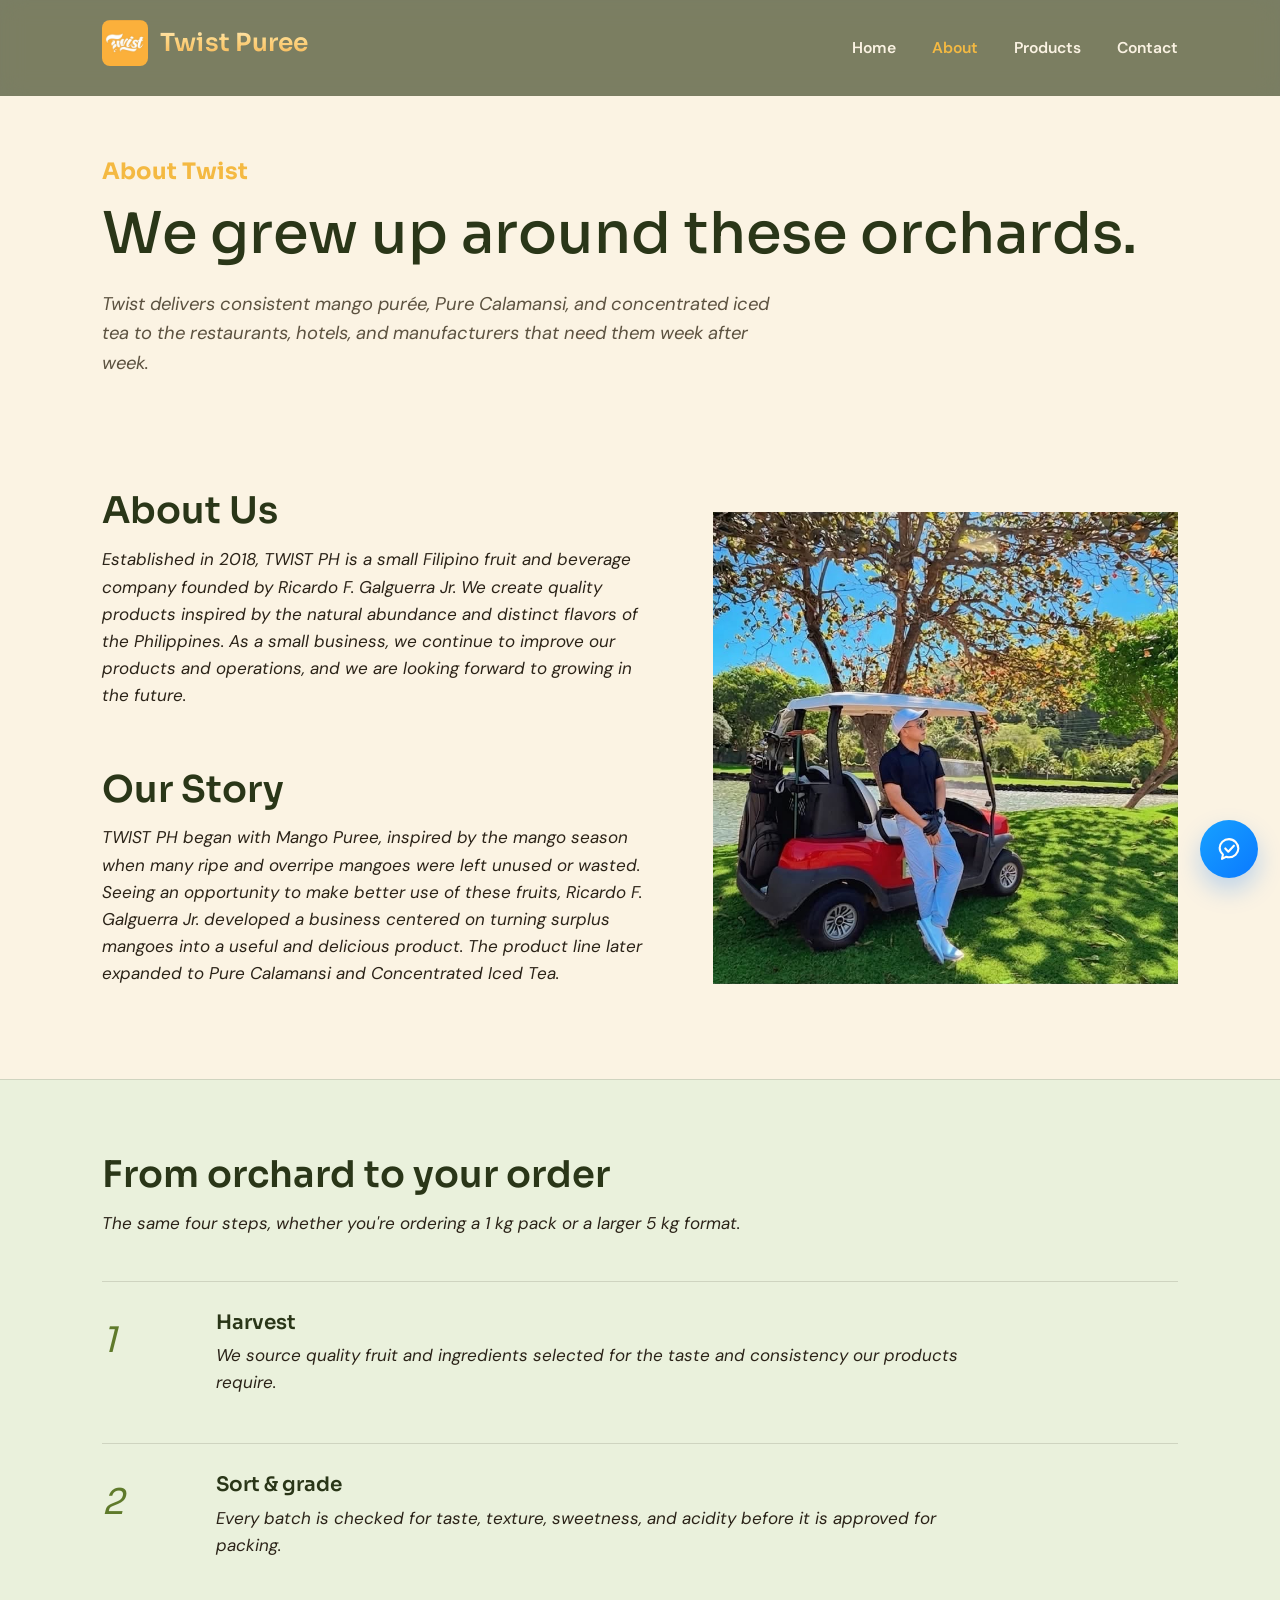
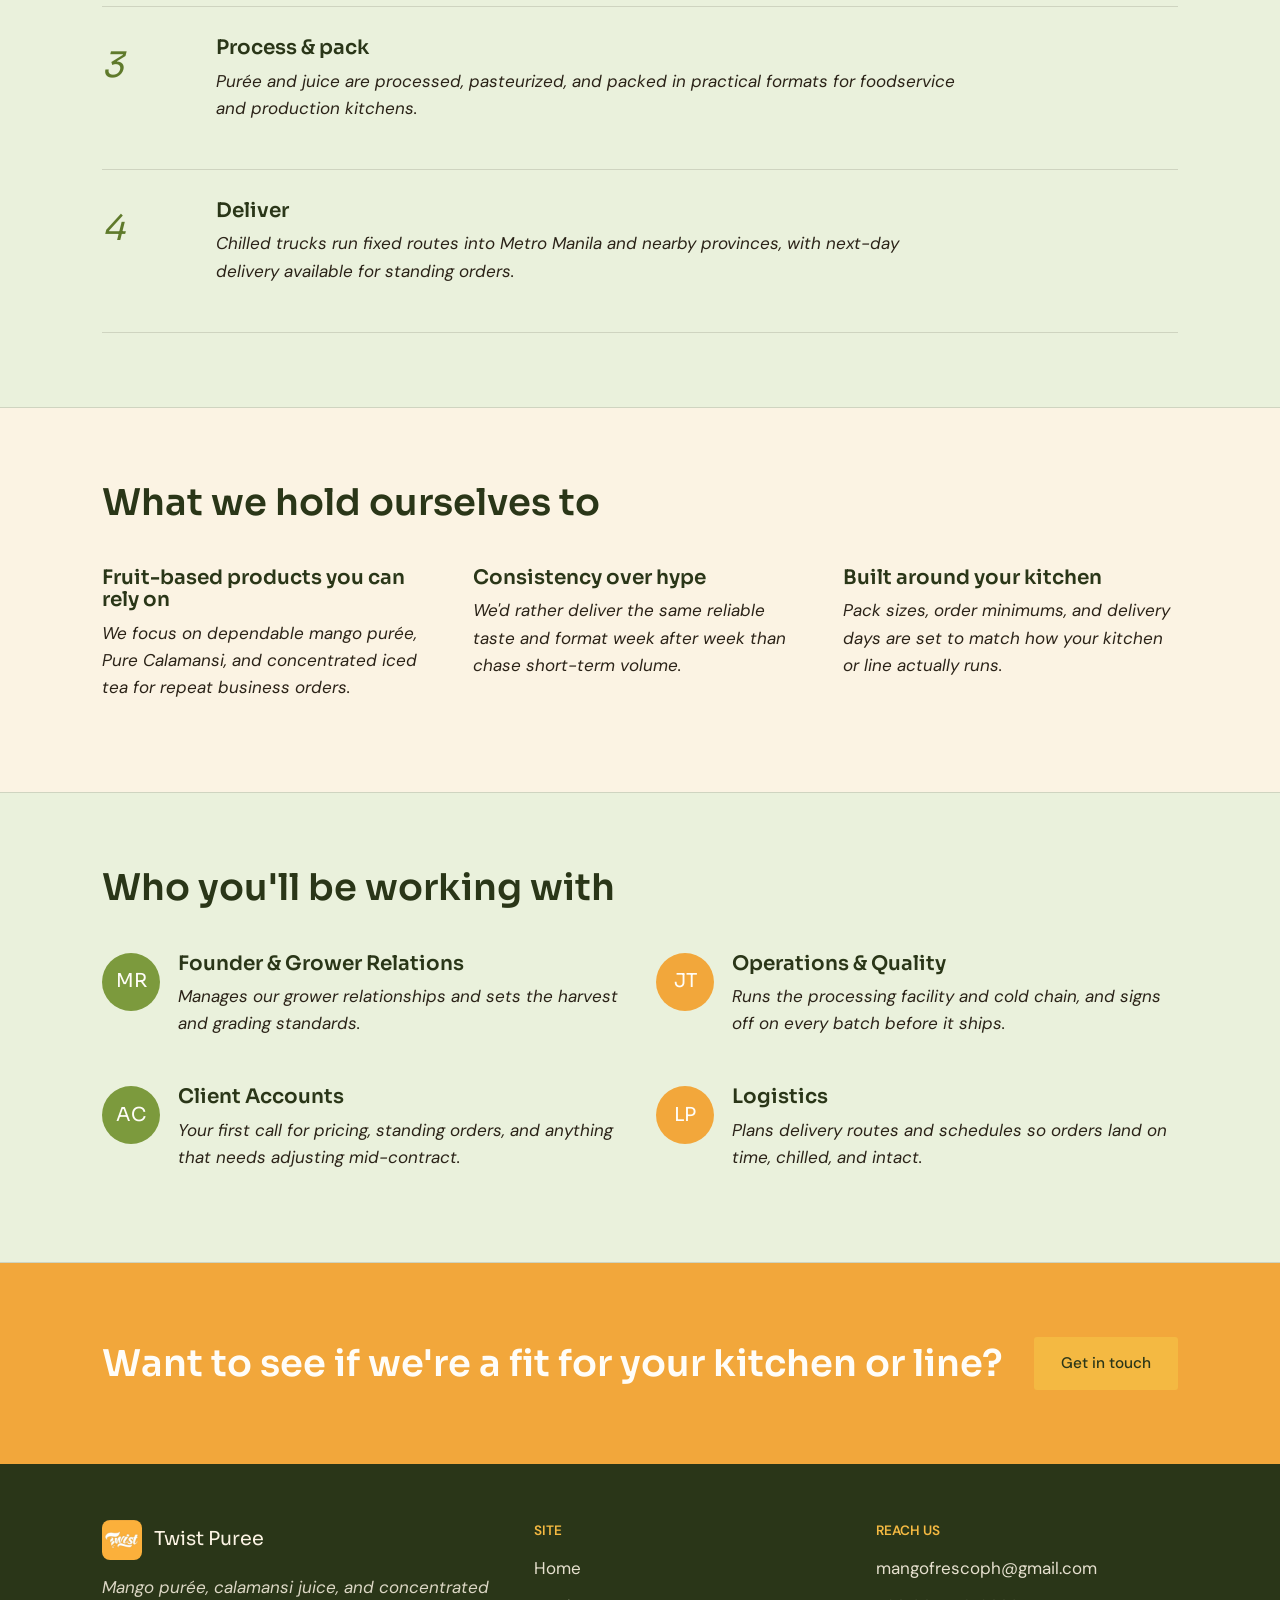
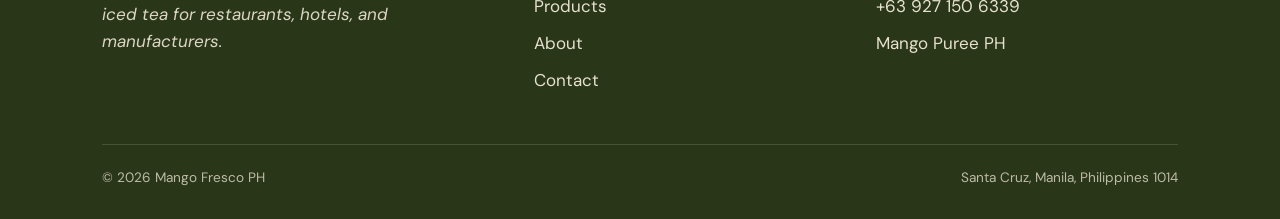
==== commit c8cfc352: "Refine header branding and favicon" ====
--- a/about.html
+++ b/about.html
@@ -8,6 +8,7 @@
 <link rel="preconnect" href="https://fonts.googleapis.com">
 <link rel="preconnect" href="https://fonts.gstatic.com" crossorigin>
 <link href="https://fonts.googleapis.com/css2?family=DM+Sans:wght@400;500;700&family=Sora:wght@400;500;600;700&display=swap" rel="stylesheet">
+<link rel="icon" type="image/jpeg" href="PICTURES/twist-logo.jpg">
 <link rel="stylesheet" href="style.css">
 </head>
 <body>
--- a/style.css
+++ b/style.css
@@ -56,37 +56,6 @@
 
 a { color: inherit; }
 
-body::before {
-  content: "";
-  position: fixed;
-  inset: 0;
-  z-index: -1;
-  pointer-events: none;
-  opacity: 0.5;
-  background-image:
-    var(--bg-mango), var(--bg-mango), var(--bg-mango), var(--bg-mango),
-    var(--bg-calamansi), var(--bg-calamansi), var(--bg-calamansi), var(--bg-calamansi);
-  background-repeat: no-repeat, no-repeat, no-repeat, no-repeat, no-repeat, no-repeat, no-repeat, no-repeat;
-  background-position:
-    -40px 40px,
-    calc(100% - 200px) 55%,
-    -50px calc(100% - 210px),
-    10% calc(100% - 30px),
-    calc(100% - 160px) 6%,
-    8% 12%,
-    calc(100% - 100px) calc(100% - 130px),
-    calc(100% - 60px) 38%;
-  background-size:
-    200px,
-    170px,
-    190px,
-    150px,
-    120px,
-    150px,
-    120px,
-    160px;
-}
-
 .wrap {
   max-width: var(--max-width);
   margin: 0 auto;
@@ -184,7 +153,11 @@
   font-family: var(--font-display);
   font-size: 1.55rem;
   text-decoration: none;
-  color: var(--cream);
+  color: var(--mango);
+  background: linear-gradient(to top, var(--mango) 0%, #ffd98a 62%, var(--cream) 100%);
+  -webkit-background-clip: text;
+  background-clip: text;
+  -webkit-text-fill-color: transparent;
   display: flex;
   align-items: center;
   gap: 12px;
@@ -1105,8 +1078,17 @@
   transition: background 0.15s ease, color 0.15s ease, transform 0.15s ease;
 }
 .carousel-arrow.carousel-prev { left: 18px; }
-.carousel-arrow.carousel-next { right: 18px; }
+.carousel-arrow.carousel-next {
+  right: 18px;
+  background: rgba(255, 253, 248, 0.2);
+  border-color: rgba(255, 253, 248, 0.45);
+}
 .carousel-arrow:hover { background: rgba(42, 54, 24, 0.85); color: var(--cream); }
+.carousel-arrow.carousel-next:hover,
+.carousel-arrow.carousel-next:focus-visible {
+  background: rgba(42, 54, 24, 0.92);
+  color: var(--cream);
+}
 .carousel-arrow svg { width: 22px; height: 22px; }
 
 .carousel[data-per-view="3"] .carousel-item { flex-basis: calc(100% / 3); }
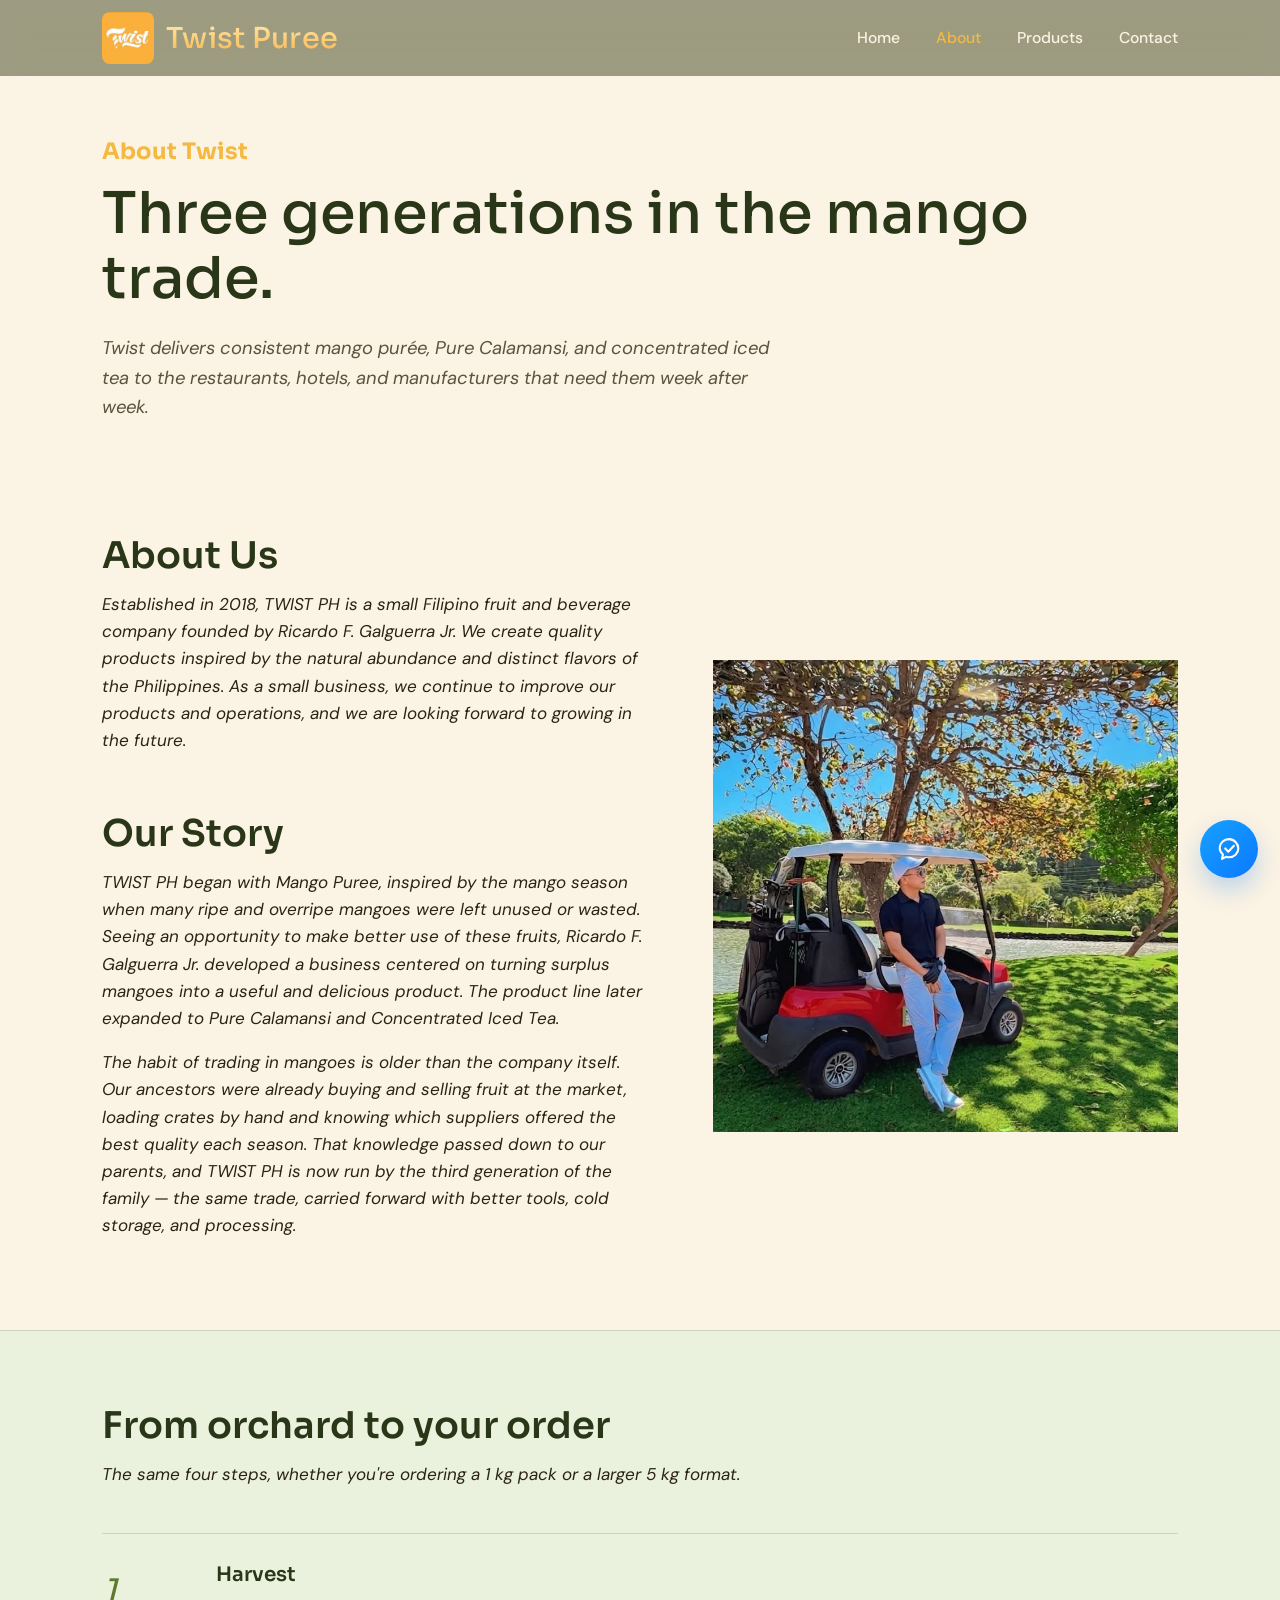
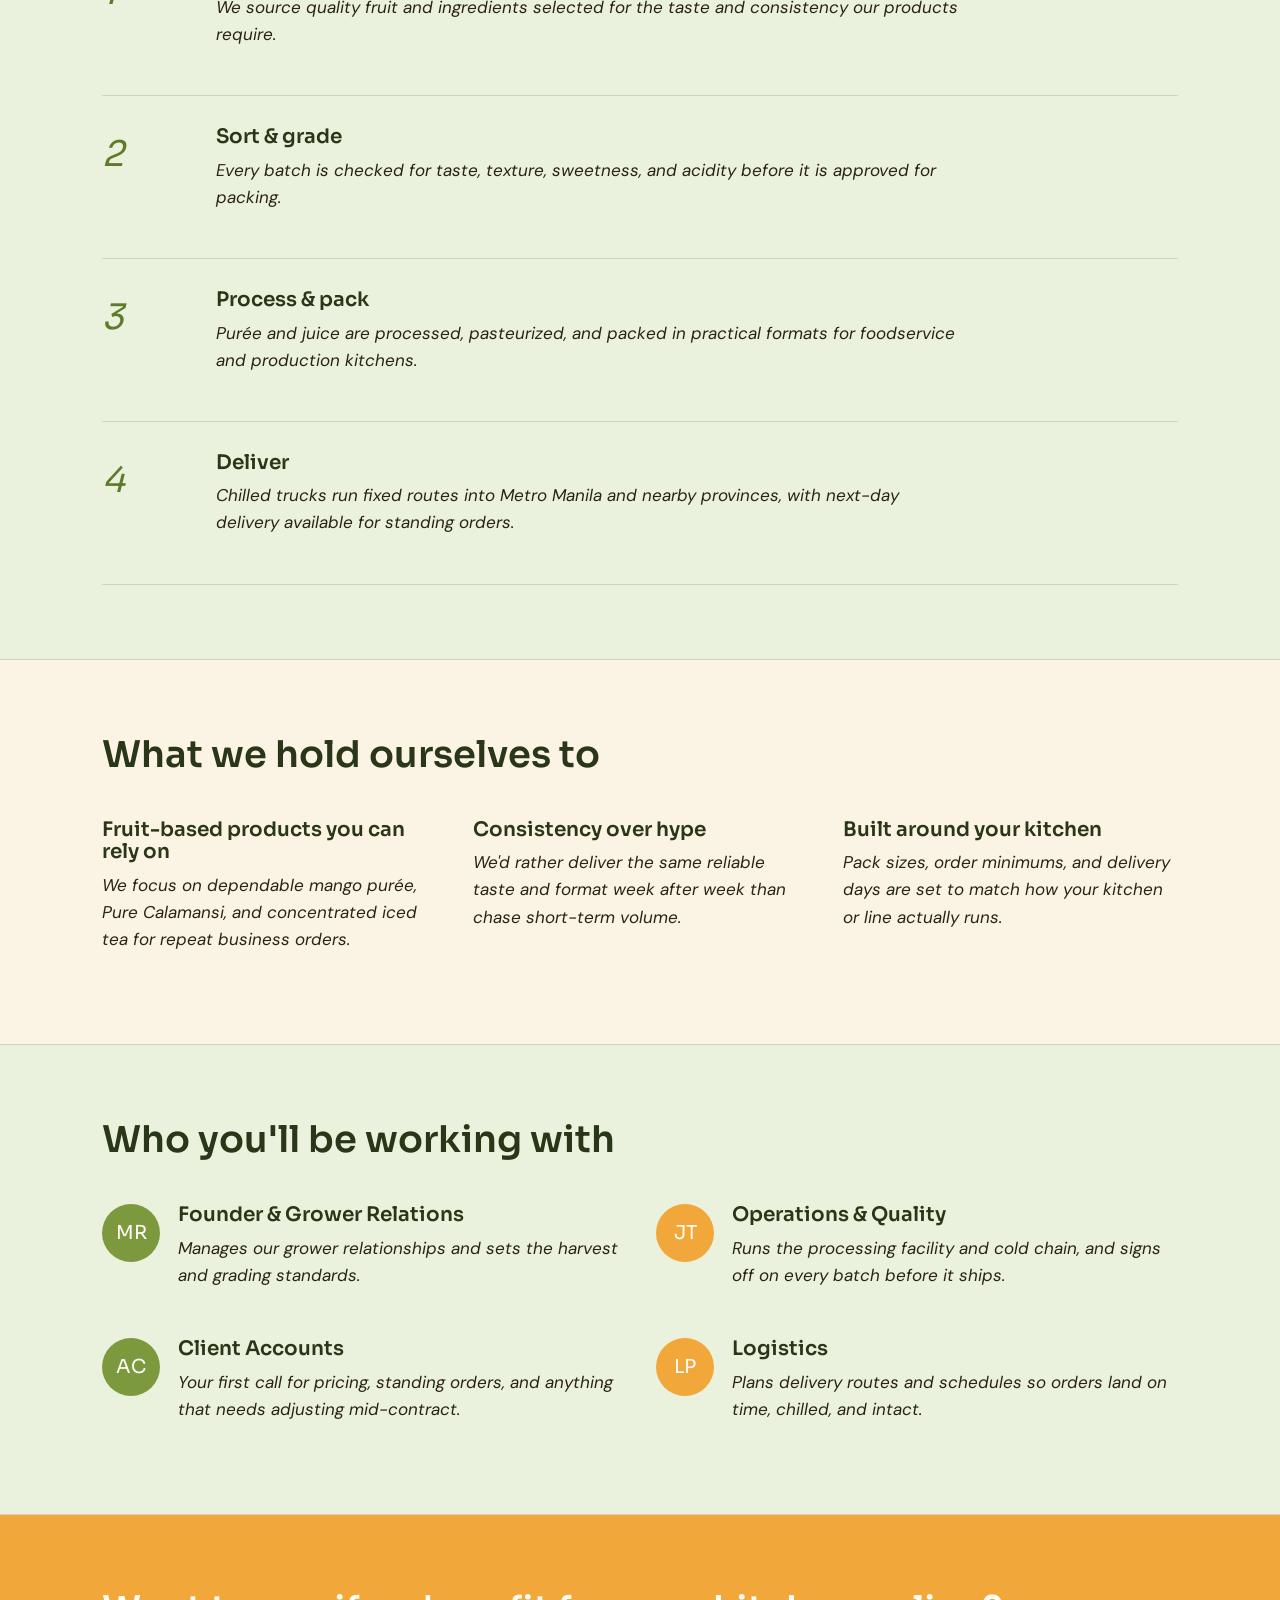
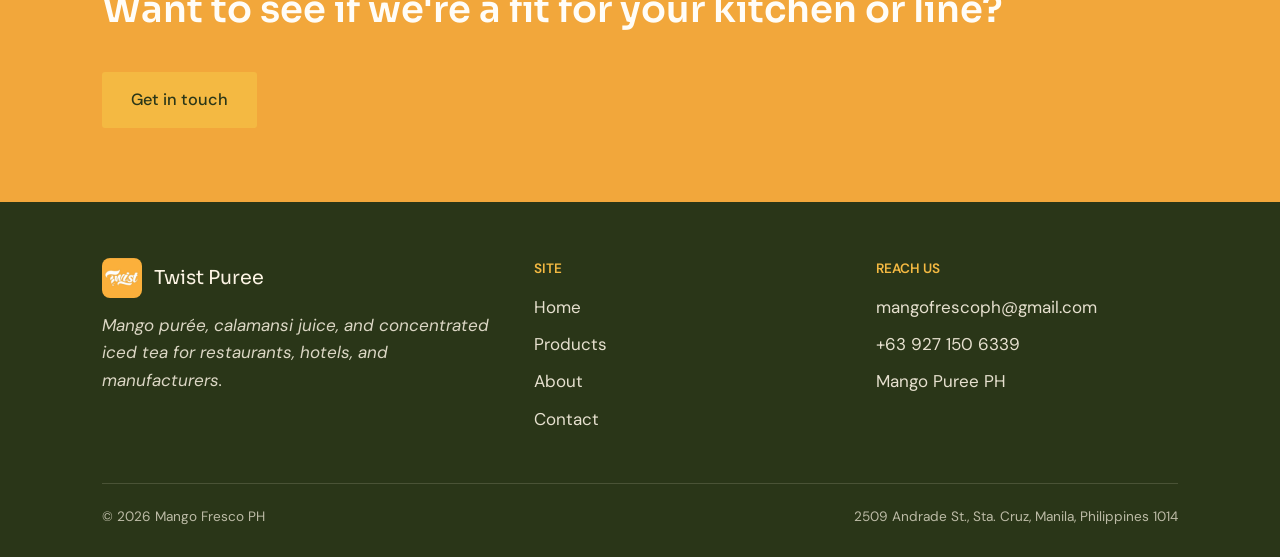
==== commit 02455443: "Swap hero carousel to front page images and refresh reviews" ====
--- a/about.html
+++ b/about.html
@@ -33,7 +33,7 @@
   <section class="page-hero">
     <div class="wrap">
       <div class="hero-eyebrow">About Twist</div>
-      <h1>We grew up around these orchards.</h1>
+      <h1>Three generations in the mango trade.</h1>
       <p class="lede">Twist delivers consistent mango purée, Pure Calamansi, and concentrated iced tea to the restaurants, hotels, and manufacturers that need them week after week.</p>
     </div>
   </section>
@@ -49,6 +49,7 @@
         <div class="about-copy">
           <h2>Our Story</h2>
           <p>TWIST PH began with Mango Puree, inspired by the mango season when many ripe and overripe mangoes were left unused or wasted. Seeing an opportunity to make better use of these fruits, Ricardo F. Galguerra Jr. developed a business centered on turning surplus mangoes into a useful and delicious product. The product line later expanded to Pure Calamansi and Concentrated Iced Tea.</p>
+          <p>The habit of trading in mangoes is older than the company itself. Our ancestors were already buying and selling fruit at the market, loading crates by hand and knowing which suppliers offered the best quality each season. That knowledge passed down to our parents, and TWIST PH is now run by the third generation of the family — the same trade, carried forward with better tools, cold storage, and processing.</p>
         </div>
       </div>
       <img class="founder-photo-space" src="PICTURES/TWIST FOUNDER.jpg" alt="TWIST founder">
@@ -197,7 +198,7 @@
     </div>
     <div class="footer-bottom">
       <span>&copy; 2026 Mango Fresco PH</span>
-      <span>Santa Cruz, Manila, Philippines 1014</span>
+      <span>2509 Andrade St., Sta. Cruz, Manila, Philippines 1014</span>
     </div>
   </div>
 </footer>
--- a/style.css
+++ b/style.css
@@ -106,21 +106,33 @@
   display: inline-flex;
   align-items: center;
   gap: 8px;
-  padding: 13px 26px;
+  padding: 14px 28px;
   border-radius: 3px;
   font-family: var(--font-button);
   font-weight: 500;
-  font-size: 0.96rem;
+  font-size: 1.02rem;
   text-decoration: none;
   border: 1.5px solid transparent;
   cursor: pointer;
-  transition: transform 0.15s ease, background 0.15s ease, border-color 0.15s ease;
+  transition: transform 0.15s ease, background 0.15s ease, border-color 0.15s ease, color 0.15s ease;
+  margin-top: 18px;
+}
+.btn svg {
+  width: 20px;
+  height: 20px;
+  flex-shrink: 0;
 }
 .btn:hover { transform: translateY(-1px); }
+.btn:active { transform: translateY(0); }
 .btn:focus-visible { outline: 3px solid var(--yellow); outline-offset: 2px; }
 
-.btn-primary { background: var(--mango); color: var(--white); }
-.btn-primary:hover { background: var(--mango-dark); }
+.btn-primary { background: var(--mango); color: var(--white); box-shadow: 0 10px 18px rgba(206, 127, 22, 0.18); border-color: rgba(206, 127, 22, 0.25); }
+.btn-primary:hover { background: #d78c00; color: #fffaf0; }
+.btn-primary:active { background: #b77200; color: #fffaf0; }
+.btn-primary svg { color: inherit; }
+.showcase-row--mango .btn-primary { background: var(--mango); color: var(--white); }
+.showcase-row--calamansi .btn-primary { background: var(--calamansi); color: var(--white); }
+.showcase-row--tea .btn-primary { background: var(--tea); color: var(--white); }
 
 .btn-outline { background: transparent; color: var(--grove-deep); border-color: var(--grove-deep); }
 .btn-outline:hover { background: var(--grove-deep); color: var(--cream); }
@@ -133,9 +145,9 @@
 .site-header {
   position: sticky;
   top: 0;
-  background: rgba(42, 54, 24, 0.62);
-  -webkit-backdrop-filter: blur(12px) saturate(150%);
-  backdrop-filter: blur(12px) saturate(150%);
+  background: rgba(42, 54, 24, 0.46);
+  -webkit-backdrop-filter: blur(14px) saturate(180%);
+  backdrop-filter: blur(14px) saturate(180%);
   color: var(--cream);
   z-index: 40;
 }
@@ -144,30 +156,32 @@
   display: flex;
   align-items: center;
   justify-content: space-between;
-  padding: 20px 32px;
+  padding: 12px 32px;
   max-width: var(--max-width);
   margin: 0 auto;
 }
 
 .logo {
   font-family: var(--font-display);
-  font-size: 1.55rem;
+  font-size: 1.8rem;
   text-decoration: none;
   color: var(--mango);
   background: linear-gradient(to top, var(--mango) 0%, #ffd98a 62%, var(--cream) 100%);
   -webkit-background-clip: text;
   background-clip: text;
   -webkit-text-fill-color: transparent;
-  display: flex;
-  align-items: center;
+  display: inline-flex;
+  align-items: center;
+  justify-content: flex-start;
   gap: 12px;
   letter-spacing: 0.01em;
-  font-weight: 600;
+  font-weight: 500;
+  margin: 0;
 }
 .logo .dot { color: var(--yellow); }
 .logo-mark {
-  width: 46px;
-  height: 46px;
+  width: 52px;
+  height: 52px;
   border-radius: 8px;
   object-fit: cover;
   display: block;
@@ -196,6 +210,7 @@
   list-style: none;
   margin: 0;
   padding: 0;
+  font-weight: 500;
 }
 
 .nav-links a {
@@ -204,6 +219,7 @@
   font-size: 0.98rem;
   position: relative;
   padding-bottom: 4px;
+  font-weight: 500;
 }
 
 .nav-links a.active { color: var(--yellow); }
@@ -276,6 +292,7 @@
   position: relative;
   z-index: 1;
   padding: 0;
+  isolation: isolate;
 }
 
 .hero-slider .carousel-track {
@@ -284,44 +301,77 @@
   border-radius: 0;
   box-shadow: none;
   width: 100%;
+  position: relative;
+  z-index: 1;
 }
 
 .hero-slider .carousel-slides {
-  display: flex;
-  transition: transform 0.45s ease;
+  position: relative;
+  width: 100%;
+  min-height: 620px;
 }
 
 .hero-slide {
-  position: relative;
-  flex: 0 0 100%;
-  min-height: 520px;
-  display: grid;
-  grid-template-columns: 1.1fr 0.9fr;
-  align-items: center;
-  gap: 30px;
+  position: absolute;
+  inset: 0;
+  opacity: 0;
+  visibility: hidden;
+  pointer-events: none;
+  transition: opacity 1.5s ease;
+  display: flex;
+  align-items: flex-end;
+  justify-content: flex-start;
   padding: 46px 62px 46px 54px;
   background-color: var(--grove-deep);
   background-size: cover;
-  background-position: center;
+  background-repeat: no-repeat;
+  background-position: center center;
   overflow: hidden;
   border-radius: 0;
+  z-index: 0;
+}
+
+.hero-slide--mango { background-position: center 42%; }
+.hero-slide--calamansi { background-position: center 30%; }
+.hero-slide--tea { background-position: center 35%; }
+
+.hero-slide.active {
+  opacity: 1;
+  visibility: visible;
+  pointer-events: auto;
+  z-index: 5;
+}
+
+.hero-slide-content,
+.hero-actions,
+.hero-actions a {
+  position: relative;
+  z-index: 25;
+  pointer-events: auto;
 }
 
 .hero-slide::after {
   content: "";
   position: absolute;
   inset: 0;
-  background: linear-gradient(90deg, rgba(22, 25, 17, 0.8), rgba(22, 25, 17, 0.42) 34%, rgba(22, 25, 17, 0.1) 68%, rgba(22, 25, 17, 0.22));
-}
-
-.hero-slide-content,
-.hero-product-card {
+  background: none;
+  pointer-events: none;
+  z-index: 1;
+}
+
+.hero-slide-content {
   position: relative;
   z-index: 1;
-}
-
-.hero-slide-content {
   max-width: 620px;
+  margin-bottom: 0;
+  align-self: flex-end;
+  display: flex;
+  flex-direction: column;
+  align-items: flex-start;
+  justify-content: flex-end;
+  margin-left: auto;
+  margin-right: 0.5cm;
+  transform: translateY(10px);
 }
 
 .hero-eyebrow {
@@ -344,10 +394,11 @@
 .hero-slide-content h1 {
   color: var(--white);
   max-width: 14ch;
-  font-size: clamp(3rem, 5vw, 6rem);
-  line-height: 0.92;
-  letter-spacing: -0.05em;
+  font-size: clamp(1.8rem, 2.8vw, 2.8rem);
+  line-height: 0.96;
+  letter-spacing: -0.04em;
   text-wrap: balance;
+  margin: 0;
 }
 
 .hero-slide-content .lede {
@@ -359,12 +410,12 @@
 .hero-product-card {
   justify-self: end;
   width: min(100%, 440px);
-  padding: 18px 18px 12px;
-  background: rgba(255, 255, 255, 0.12);
-  border: 1px solid rgba(255, 255, 255, 0.28);
+  padding: 0;
+  background: transparent;
+  border: none;
   border-radius: 0;
-  box-shadow: 0 20px 32px rgba(17, 12, 8, 0.24);
-  backdrop-filter: blur(6px);
+  box-shadow: none;
+  backdrop-filter: none;
 }
 
 .hero-product-card img {
@@ -372,24 +423,69 @@
   border-radius: 0;
   object-fit: cover;
   aspect-ratio: 4 / 5;
+  box-shadow: none;
 }
 
 .hero-actions {
   display: flex;
-  gap: 16px;
-  margin-top: 30px;
+  gap: 10px;
+  margin-top: 0;
   flex-wrap: wrap;
+  justify-content: flex-start;
+  margin-top: 20px;
+  padding-bottom: 12px;
+  margin-left: 0;
+  margin-right: 0;
+  transform: translateY(8px);
+}
+
+.hero-actions .btn {
+  padding: 12px 18px;
+  font-size: 0.9rem;
+  margin-top: 0;
+}
+
+.hero-slide--mango .hero-slide-content h1,
+.hero-slide--mango .hero-actions .btn,
+.hero-slide--mango .btn-light,
+.hero-slide--mango .btn-primary {
+  color: var(--mango);
+}
+
+.hero-slide--calamansi .hero-slide-content h1,
+.hero-slide--calamansi .hero-actions .btn,
+.hero-slide--calamansi .btn-light,
+.hero-slide--calamansi .btn-primary {
+  color: var(--calamansi);
+}
+
+.hero-slide--tea .hero-slide-content h1,
+.hero-slide--tea .hero-actions .btn,
+.hero-slide--tea .btn-light,
+.hero-slide--tea .btn-primary {
+  color: var(--tea);
 }
 
 .btn-light {
-  background: rgba(255, 255, 255, 0.08);
-  border-color: rgba(255, 255, 255, 0.7);
-  color: var(--white);
+  background: transparent;
+  border-color: rgba(18, 18, 18, 0.9);
+  color: rgba(18, 18, 18, 0.9);
+}
+
+.hero-slide--mango .btn-light,
+.hero-slide--mango .btn-primary,
+.hero-slide--calamansi .btn-light,
+.hero-slide--calamansi .btn-primary,
+.hero-slide--tea .btn-light,
+.hero-slide--tea .btn-primary {
+  background: transparent;
+  border-color: rgba(18, 18, 18, 0.9);
+  color: rgba(18, 18, 18, 0.9);
 }
 
 .btn-light:hover {
-  background: rgba(255, 255, 255, 0.18);
-  color: var(--white);
+  background: rgba(18, 18, 18, 0.05);
+  color: rgba(18, 18, 18, 0.9);
 }
 
 @media (max-width: 1000px) {
@@ -476,12 +572,26 @@
 .crate {
   background: var(--white);
   border-top: 7px solid var(--mango);
-  padding: 30px 24px 26px;
+  padding: 20px 24px 26px;
   position: relative;
   box-shadow: 0 1px 0 var(--line);
+  display: flex;
+  flex-direction: column;
 }
 .crate--calamansi { border-top-color: var(--calamansi); }
 .crate--tea { border-top-color: var(--tea); }
+
+.crate-image {
+  display: block;
+  width: 100%;
+  max-height: 180px;
+  object-fit: contain;
+  margin: 0 auto 18px;
+  padding: 12px;
+  border-radius: 12px;
+  background: rgba(246, 240, 228, 0.9);
+  border: 1px solid rgba(24, 30, 18, 0.08);
+}
 
 .crate-stamp {
   width: 46px; height: 46px;
@@ -736,33 +846,94 @@
 
 .showcase-row {
   display: grid;
-  grid-template-columns: 0.85fr 1.15fr;
-  gap: 56px;
-  align-items: center;
-  padding: 64px 0;
-  border-top: 1px solid var(--line);
-}
-.showcase-row:last-child { border-bottom: 1px solid var(--line); }
+  grid-template-columns: 1.15fr 0.85fr;
+  gap: 40px;
+  align-items: center;
+  padding: 30px 0;
+  border: none;
+}
+.showcase-row:last-child { border-bottom: none; }
 .showcase-row.reverse .showcase-visual { order: 2; }
 .showcase-row.reverse .showcase-copy { order: 1; }
 
 @media (max-width: 780px) {
   .showcase-row, .showcase-row.reverse {
     grid-template-columns: 1fr;
+    gap: 24px;
   }
   .showcase-row.reverse .showcase-visual,
   .showcase-row.reverse .showcase-copy { order: initial; }
-}
+  .showcase-visual { min-height: 300px; }
+  .showcase-frame::before,
+  .showcase-frame::after {
+    width: 40px;
+    height: 40px;
+  }
+}
+
+.showcase-copy {
+  position: relative;
+  padding-left: 22px;
+}
+.showcase-row--mango .showcase-copy { border-left: 5px solid var(--mango); }
+.showcase-row--calamansi .showcase-copy { border-left: 5px solid var(--calamansi); }
+.showcase-row--tea .showcase-copy { border-left: 5px solid var(--tea); }
 
 .showcase-visual {
-  background: var(--white);
-  border-radius: 4px;
-  padding: 30px;
+  position: relative;
+  background: transparent;
+  border: none;
+  border-radius: 0;
+  padding: 0;
   display: flex;
   align-items: center;
   justify-content: center;
-}
+  min-height: 420px;
+}
+.showcase-frame {
+  position: relative;
+  display: inline-block;
+  line-height: 0;
+  max-width: 88%;
+}
+.showcase-frame::before,
+.showcase-frame::after {
+  content: "";
+  position: absolute;
+  z-index: 2;
+  width: 56px;
+  height: 56px;
+  pointer-events: none;
+  border-width: 5px;
+  border-style: solid;
+  border-color: var(--mango);
+}
+.showcase-frame::before {
+  top: 0;
+  left: 0;
+  border-right: none;
+  border-bottom: none;
+}
+.showcase-frame::after {
+  bottom: 0;
+  right: 0;
+  border-left: none;
+  border-top: none;
+}
+.showcase-row--calamansi .showcase-frame::before,
+.showcase-row--calamansi .showcase-frame::after { border-color: var(--calamansi); }
+.showcase-row--tea .showcase-frame::before,
+.showcase-row--tea .showcase-frame::after { border-color: var(--tea); }
 .showcase-visual svg { max-height: 220px; }
+.showcase-image {
+  display: block;
+  width: auto;
+  max-width: 100%;
+  max-height: 420px;
+  height: auto;
+  object-fit: contain;
+  filter: drop-shadow(0 18px 30px rgba(43, 35, 24, 0.08));
+}
 
 .showcase-tag {
   display: inline-block;
@@ -929,26 +1100,40 @@
 @media (max-width: 860px) { .review-grid { grid-template-columns: 1fr; } }
 
 .review {
-  background: var(--white);
-  border-top: 5px solid var(--yellow);
-  padding: 0 26px 24px;
+  background: none;
+  border: none;
+  padding: 0;
   margin: 0;
-  box-shadow: 0 1px 0 var(--line);
+  box-shadow: none;
   display: flex;
   flex-direction: column;
 }
 
 .review-photo {
-  margin: 0 -26px 22px;
-  height: 200px;
-  overflow: hidden;
-  border-bottom: 1px solid var(--line);
+  margin: 0;
+  height: auto;
+  overflow: visible;
+  border-bottom: none;
 }
 .review-photo img {
   width: 100%;
-  height: 100%;
-  object-fit: cover;
-}
+  height: auto;
+  display: block;
+  object-fit: contain;
+}
+
+.review-rule {
+  display: grid;
+  gap: 6px;
+  margin-top: 18px;
+}
+.review-rule span {
+  display: block;
+  height: 5px;
+}
+.review-rule span:nth-child(1) { background: var(--mango); width: 100%; }
+.review-rule span:nth-child(2) { background: var(--calamansi); width: 72%; }
+.review-rule span:nth-child(3) { background: var(--tea); width: 44%; }
 
 .review-stars {
   color: var(--mango);
@@ -1040,21 +1225,22 @@
   display: flex;
   justify-content: center;
   gap: 8px;
+  margin-top: 16px;
 }
 
 .carousel-dots button {
-  width: 8px;
-  height: 8px;
-  border-radius: 999px;
+  width: 9px;
+  height: 9px;
+  border-radius: 50%;
   border: none;
   padding: 0;
   background: rgba(43, 35, 24, 0.25);
   cursor: pointer;
-  transition: width 0.2s ease, background 0.2s ease;
+  transition: background 0.2s ease, transform 0.2s ease;
 }
 .carousel-dots button.active {
-  width: 24px;
   background: var(--mango);
+  transform: scale(1.1);
 }
 
 .carousel-arrow {
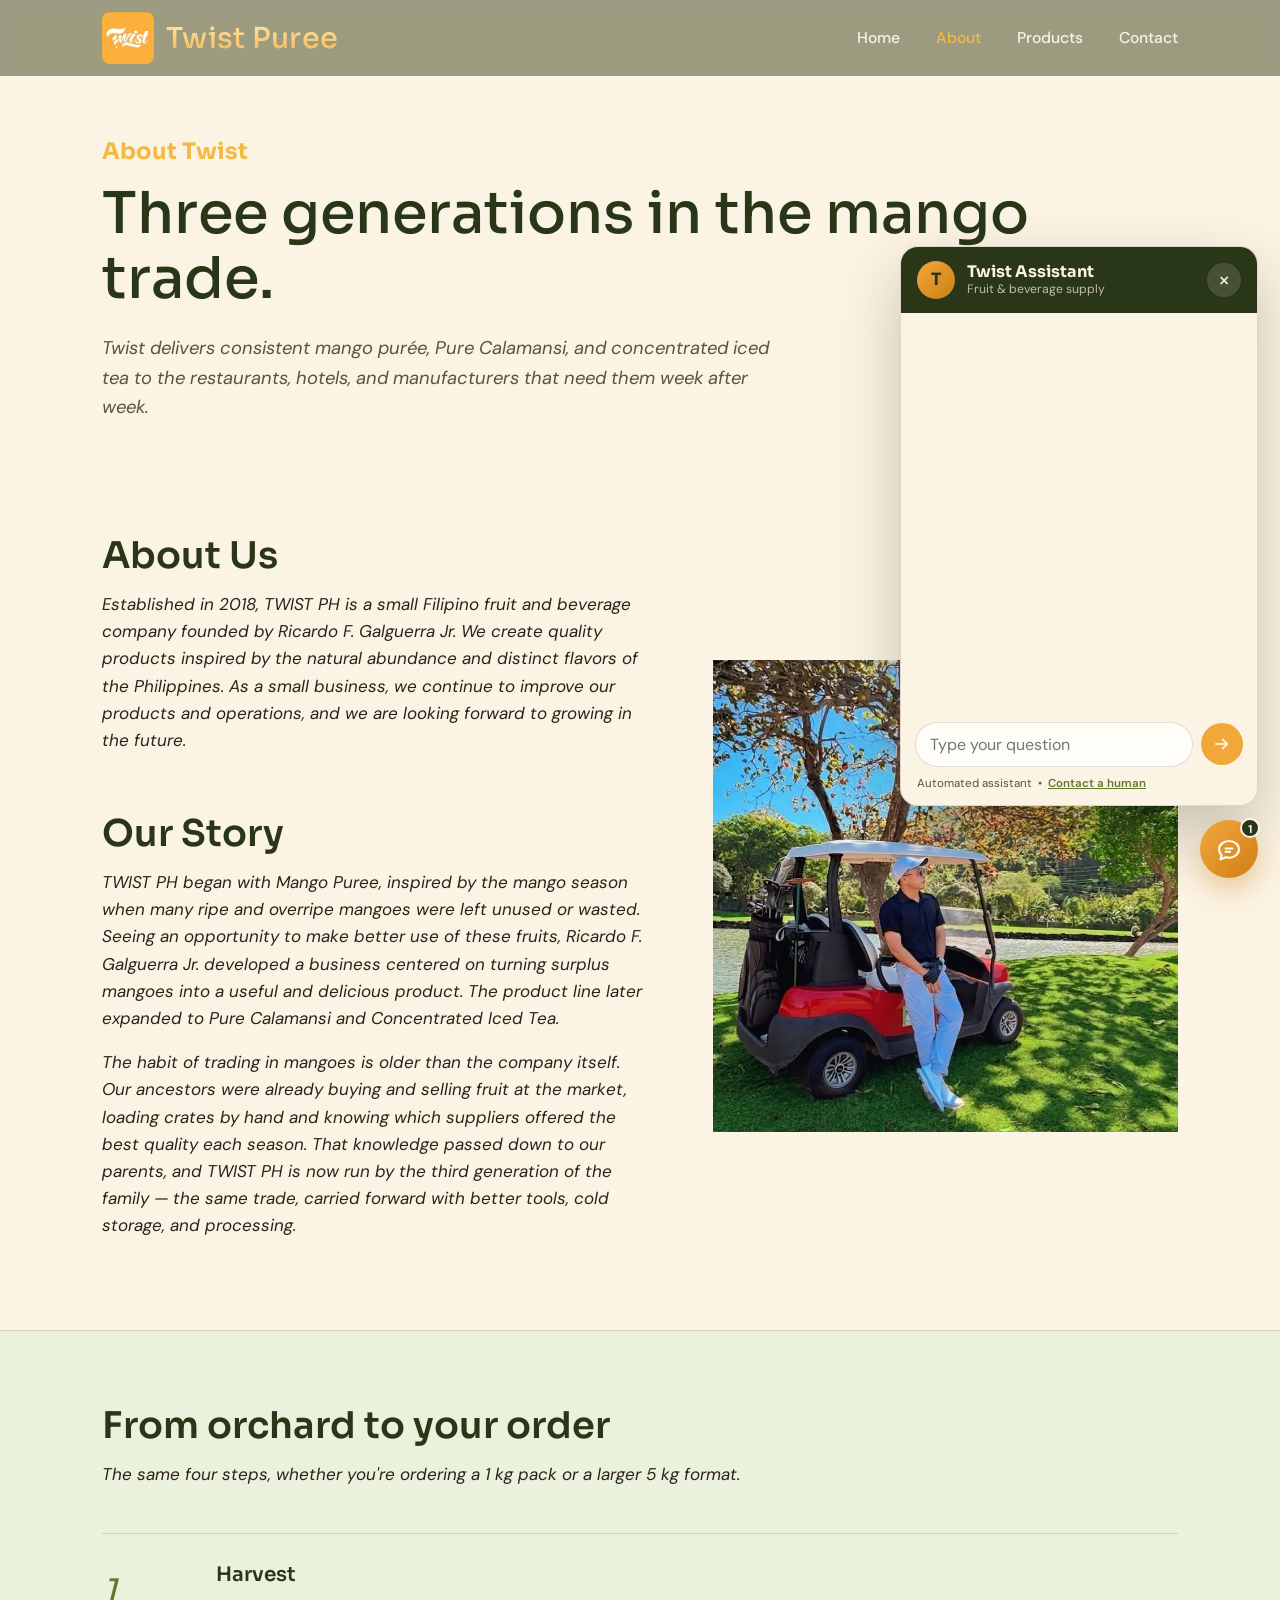
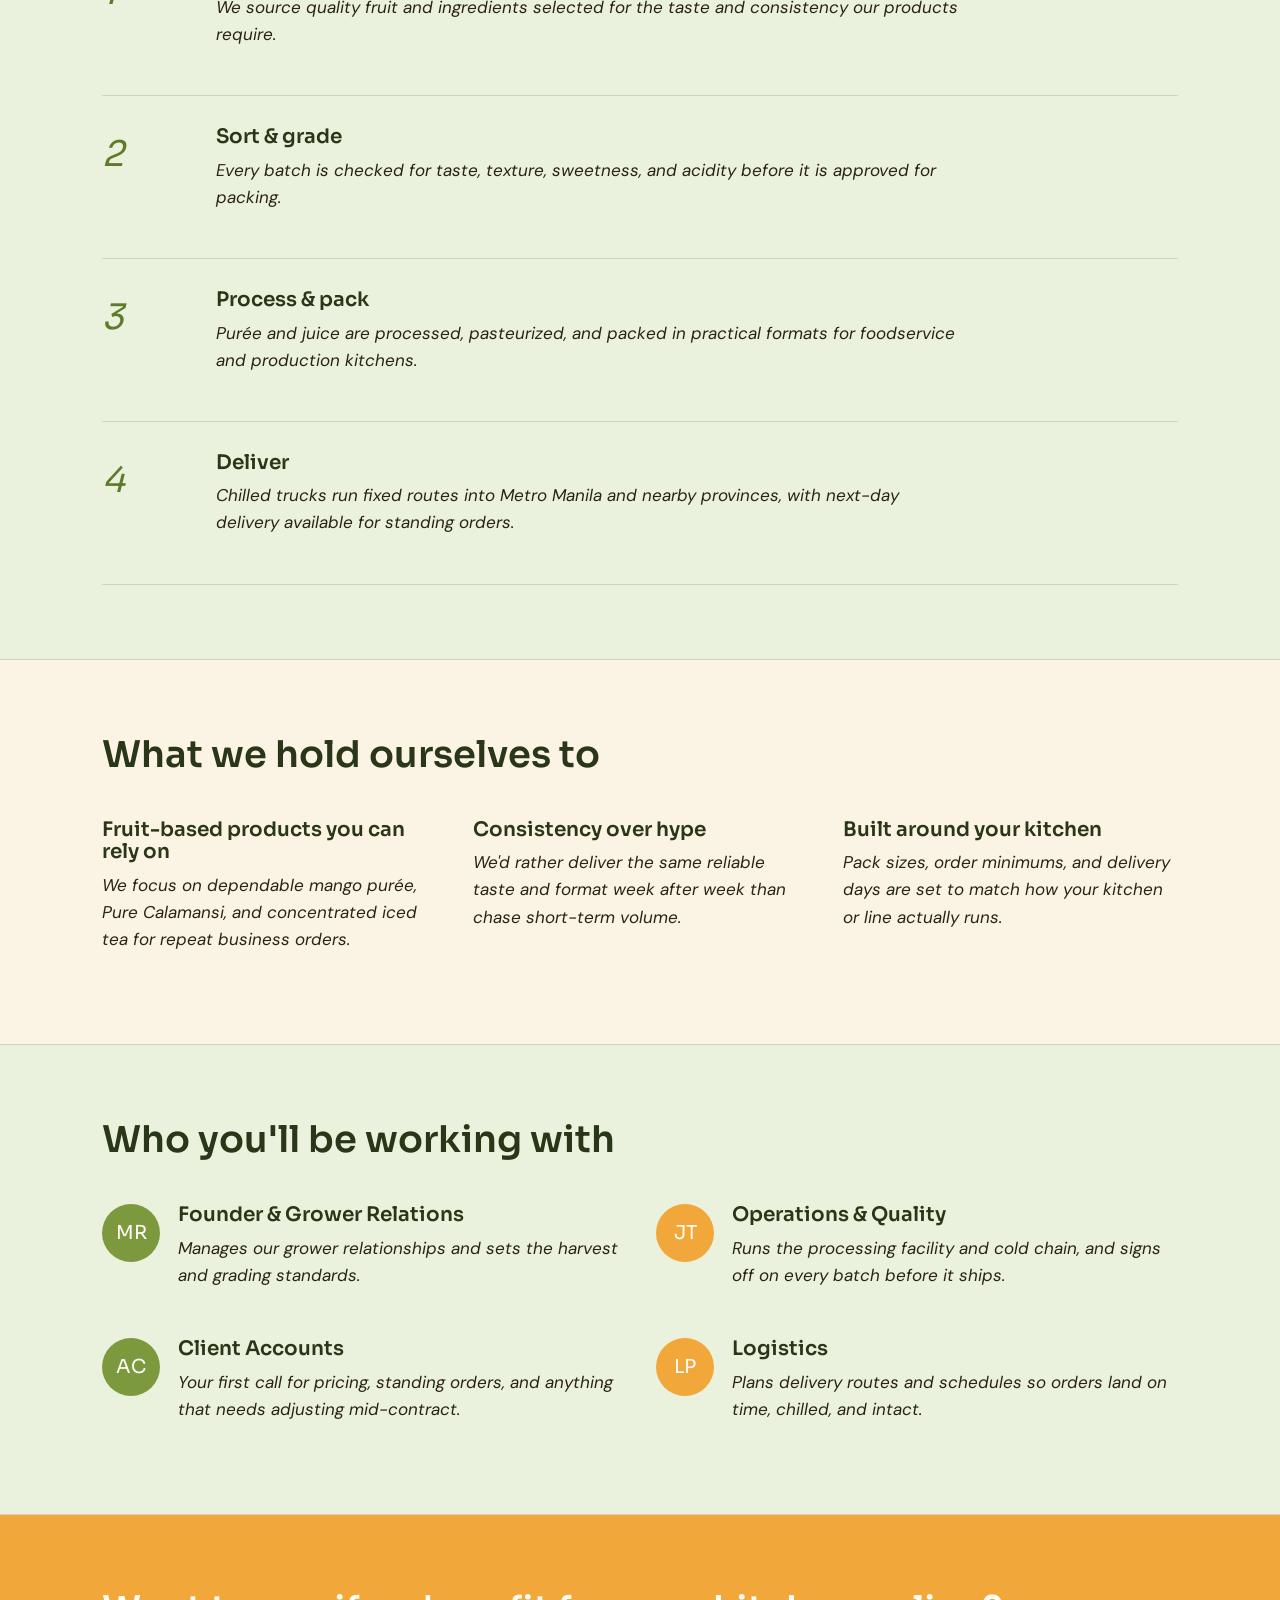
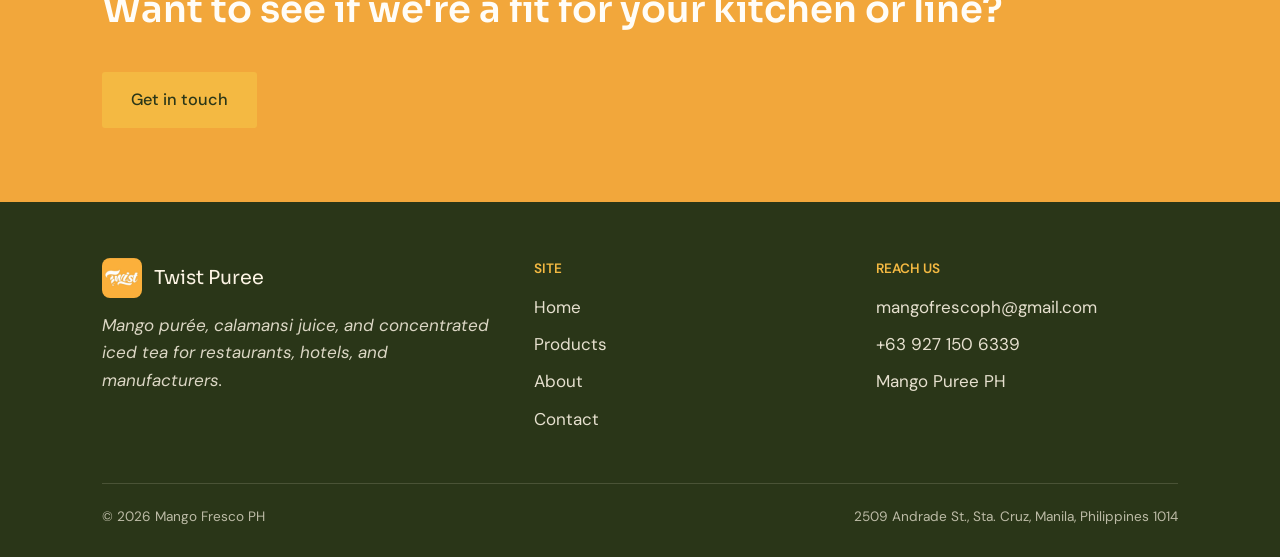
==== commit aa8de318: "Add Twist Assistant chatbot, phone layout fixes, and lighter images" ====
--- a/about.html
+++ b/about.html
@@ -52,7 +52,7 @@
           <p>The habit of trading in mangoes is older than the company itself. Our ancestors were already buying and selling fruit at the market, loading crates by hand and knowing which suppliers offered the best quality each season. That knowledge passed down to our parents, and TWIST PH is now run by the third generation of the family — the same trade, carried forward with better tools, cold storage, and processing.</p>
         </div>
       </div>
-      <img class="founder-photo-space" src="PICTURES/TWIST FOUNDER.jpg" alt="TWIST founder">
+      <img class="founder-photo-space" src="PICTURES/TWIST FOUNDER.jpg" alt="TWIST founder" loading="lazy" decoding="async" width="832" height="833">
     </div>
   </section>
 
@@ -173,7 +173,7 @@
     <div class="footer-grid">
       <div>
         <div class="footer-logo">
-          <img src="PICTURES/twist-logo.jpg" alt="Twist logo">
+          <img src="PICTURES/twist-logo.jpg" alt="Twist logo" loading="lazy" decoding="async" width="960" height="960">
           <span>Twist Puree</span>
         </div>
         <p style="max-width: 34ch; opacity: 0.85;">Mango purée, calamansi juice, and concentrated iced tea for restaurants, hotels, and manufacturers.</p>
@@ -203,13 +203,7 @@
   </div>
 </footer>
 
-<a class="messenger-float" href="https://www.facebook.com/mangofrescoph/" target="_blank" rel="noopener" aria-label="Chat on Messenger">
-  <svg viewBox="0 0 24 24" fill="none" stroke="currentColor" stroke-width="1.8" stroke-linecap="round" stroke-linejoin="round" aria-hidden="true">
-    <path d="M12 3.5C7.6 3.5 4 6.9 4 11c0 2.3 1.1 4.3 2.8 5.7L6 20.5l3.4-1.8a8 8 0 0 0 2.6.4c4.4 0 8-3.4 8-7.5S16.4 3.5 12 3.5z"/>
-    <path d="M8.8 11.5l2.6 2.8 4.8-5.1"/>
-  </svg>
-</a>
-
 <script src="script.js"></script>
+<script src="chatbot.js" defer></script>
 </body>
 </html>
--- a/style.css
+++ b/style.css
@@ -36,7 +36,11 @@
 
 * { box-sizing: border-box; }
 
-html { scroll-behavior: smooth; }
+html {
+  scroll-behavior: smooth;
+  -webkit-text-size-adjust: 100%;
+  text-size-adjust: 100%;
+}
 
 body {
   margin: 0;
@@ -62,29 +66,268 @@
   padding: 0 32px;
 }
 
-.messenger-float {
+/* ---------------- Chat assistant widget ---------------- */
+
+.chat-widget {
   position: fixed;
-  right: 22px;
-  bottom: 22px;
+  right: max(22px, env(safe-area-inset-right));
+  bottom: max(22px, env(safe-area-inset-bottom));
+  z-index: 90;
+  display: flex;
+  flex-direction: column;
+  align-items: flex-end;
+  gap: 14px;
+}
+
+.chat-launcher {
+  position: relative;
   width: 58px;
   height: 58px;
+  border: none;
   border-radius: 50%;
-  background: linear-gradient(135deg, #17a1ff, #0a79ff);
+  cursor: pointer;
   color: var(--white);
-  box-shadow: 0 12px 24px rgba(10, 121, 255, 0.25);
+  background: linear-gradient(135deg, var(--mango) 0%, var(--mango-dark) 100%);
+  box-shadow: 0 12px 26px rgba(206, 127, 22, 0.34);
   display: flex;
   align-items: center;
   justify-content: center;
-  z-index: 80;
-}
-
-.messenger-float svg {
-  width: 28px;
-  height: 28px;
-}
-
-.messenger-float:hover {
-  transform: translateY(-2px);
+  transition: transform 0.15s ease, box-shadow 0.15s ease;
+}
+.chat-launcher:hover { transform: translateY(-2px); }
+.chat-launcher:active { transform: translateY(0); }
+.chat-launcher:focus-visible { outline: 3px solid var(--yellow); outline-offset: 3px; }
+.chat-launcher svg { width: 28px; height: 28px; }
+
+.chat-launcher-ring {
+  position: absolute;
+  inset: 0;
+  border-radius: 50%;
+  border: 2px solid var(--mango);
+  opacity: 0;
+  animation: chat-pulse 2.6s ease-out infinite;
+  pointer-events: none;
+}
+.chat-widget--open .chat-launcher-ring { animation: none; opacity: 0; }
+
+@keyframes chat-pulse {
+  0% { transform: scale(1); opacity: 0.55; }
+  70% { transform: scale(1.5); opacity: 0; }
+  100% { transform: scale(1.5); opacity: 0; }
+}
+
+.chat-badge {
+  position: absolute;
+  top: -2px;
+  right: -2px;
+  min-width: 20px;
+  height: 20px;
+  padding: 0 5px;
+  border-radius: 10px;
+  background: var(--grove-deep);
+  color: var(--cream);
+  font-size: 0.72rem;
+  font-weight: 700;
+  line-height: 20px;
+  text-align: center;
+  border: 2px solid var(--cream);
+}
+.chat-widget--open .chat-badge { display: none; }
+
+.chat-panel {
+  width: 358px;
+  max-width: calc(100vw - 32px);
+  height: min(560px, 74vh);
+  display: flex;
+  flex-direction: column;
+  background: var(--cream);
+  border: 1px solid var(--line);
+  border-radius: 18px;
+  box-shadow: 0 26px 60px rgba(43, 35, 24, 0.24);
+  overflow: hidden;
+  animation: chat-rise 0.22s ease-out;
+}
+
+@keyframes chat-rise {
+  from { opacity: 0; transform: translateY(12px) scale(0.98); }
+  to { opacity: 1; transform: translateY(0) scale(1); }
+}
+
+.chat-head {
+  display: flex;
+  align-items: center;
+  gap: 12px;
+  padding: 14px 16px;
+  background: var(--grove-deep);
+  color: var(--cream);
+}
+.chat-avatar {
+  width: 38px;
+  height: 38px;
+  flex: 0 0 38px;
+  border-radius: 50%;
+  background: linear-gradient(135deg, var(--mango) 0%, var(--mango-dark) 100%);
+  color: var(--grove-deep);
+  font-family: var(--font-display);
+  font-weight: 700;
+  display: flex;
+  align-items: center;
+  justify-content: center;
+}
+.chat-head-text { display: flex; flex-direction: column; line-height: 1.25; min-width: 0; }
+.chat-head-text strong { font-family: var(--font-display); font-size: 1rem; }
+.chat-head-status { font-size: 0.76rem; color: rgba(251, 243, 227, 0.72); }
+.chat-close {
+  margin-left: auto;
+  width: 34px;
+  height: 34px;
+  border: none;
+  border-radius: 50%;
+  background: rgba(251, 243, 227, 0.14);
+  color: var(--cream);
+  font-size: 1.4rem;
+  line-height: 1;
+  cursor: pointer;
+}
+.chat-close:hover { background: rgba(251, 243, 227, 0.26); }
+.chat-close:focus-visible { outline: 2px solid var(--yellow); outline-offset: 2px; }
+
+.chat-log {
+  flex: 1;
+  overflow-y: auto;
+  overscroll-behavior: contain;
+  -webkit-overflow-scrolling: touch;
+  padding: 16px;
+  display: flex;
+  flex-direction: column;
+  gap: 10px;
+}
+
+.chat-msg {
+  max-width: 88%;
+  padding: 11px 14px;
+  border-radius: 14px;
+  font-size: 0.94rem;
+  line-height: 1.5;
+  font-style: normal;
+  white-space: normal;
+}
+.chat-msg--bot {
+  align-self: flex-start;
+  background: var(--white);
+  border: 1px solid var(--line);
+  border-bottom-left-radius: 5px;
+  color: var(--ink);
+}
+.chat-msg--user {
+  align-self: flex-end;
+  background: var(--grove-deep);
+  border-bottom-right-radius: 5px;
+  color: var(--cream);
+}
+.chat-msg a { color: var(--mango-dark); font-weight: 600; }
+.chat-msg--user a { color: var(--yellow); }
+
+.chat-typing { display: flex; gap: 5px; align-items: center; padding: 14px; }
+.chat-typing i {
+  width: 7px;
+  height: 7px;
+  border-radius: 50%;
+  background: var(--calamansi);
+  animation: chat-blink 1.1s infinite ease-in-out;
+}
+.chat-typing i:nth-child(2) { animation-delay: 0.18s; }
+.chat-typing i:nth-child(3) { animation-delay: 0.36s; }
+
+@keyframes chat-blink {
+  0%, 80%, 100% { opacity: 0.25; transform: translateY(0); }
+  40% { opacity: 1; transform: translateY(-3px); }
+}
+
+.chat-chips {
+  display: flex;
+  gap: 8px;
+  padding: 10px 14px 4px;
+  overflow-x: auto;
+  scrollbar-width: none;
+}
+.chat-chips::-webkit-scrollbar { display: none; }
+
+.chat-chip {
+  flex: 0 0 auto;
+  padding: 8px 14px;
+  min-height: 36px;
+  border: 1.5px solid var(--mango);
+  border-radius: 999px;
+  background: var(--white);
+  color: var(--grove-deep);
+  font-family: var(--font-button);
+  font-size: 0.86rem;
+  font-weight: 500;
+  white-space: nowrap;
+  cursor: pointer;
+}
+.chat-chip:hover { background: var(--sun-light); }
+.chat-chip:focus-visible { outline: 2px solid var(--yellow); outline-offset: 2px; }
+
+.chat-form {
+  display: flex;
+  gap: 8px;
+  align-items: center;
+  padding: 10px 14px 6px;
+}
+.chat-input {
+  flex: 1;
+  min-width: 0;
+  padding: 11px 14px;
+  border: 1.5px solid var(--line);
+  border-radius: 999px;
+  background: var(--white);
+  font-family: var(--font-body);
+  font-size: 16px;
+  color: var(--ink);
+}
+.chat-input:focus {
+  outline: none;
+  border-color: var(--calamansi-dark);
+}
+
+.chat-send {
+  width: 42px;
+  height: 42px;
+  flex: 0 0 42px;
+  border: none;
+  border-radius: 50%;
+  background: var(--mango);
+  color: var(--white);
+  cursor: pointer;
+  display: flex;
+  align-items: center;
+  justify-content: center;
+}
+.chat-send:hover { background: var(--mango-dark); }
+.chat-send:focus-visible { outline: 2px solid var(--yellow); outline-offset: 2px; }
+.chat-send svg { width: 20px; height: 20px; }
+
+.chat-foot {
+  display: flex;
+  gap: 6px;
+  padding: 2px 16px 12px;
+  font-size: 0.72rem;
+  color: var(--ink-soft);
+}
+.chat-foot a { color: var(--calamansi-dark); font-weight: 600; }
+
+@media (max-width: 560px) {
+  .chat-panel {
+    position: fixed;
+    left: 10px;
+    right: 10px;
+    bottom: calc(max(22px, env(safe-area-inset-bottom)) + 68px);
+    width: auto;
+    max-width: none;
+    height: min(66vh, 480px);
+  }
 }
 
 h1, h2, h3, .logo, .nav-links, .section-head h2, .crate h3, .showcase-copy h2, .feature h3, .team-card h3, .package-tag, .client-card strong {
@@ -242,7 +485,8 @@
   border: none;
   color: var(--cream);
   cursor: pointer;
-  padding: 6px;
+  padding: 9px;
+  margin: -3px -6px -3px 0;
 }
 .nav-toggle svg { width: 26px; height: 26px; }
 
@@ -489,6 +733,10 @@
 }
 
 @media (max-width: 1000px) {
+  .hero-slider .carousel-slides {
+    min-height: 480px;
+  }
+
   .hero-slide {
     grid-template-columns: 1fr;
     min-height: 430px;
@@ -518,9 +766,20 @@
     border-radius: 18px;
   }
 
+  .hero-slider .carousel-slides {
+    min-height: 0;
+    height: clamp(260px, 66vw, 360px);
+  }
+
   .hero-slide {
-    min-height: 360px;
-    padding: 30px 22px 28px;
+    min-height: 0;
+    padding: 26px 20px 24px;
+  }
+
+  .hero-slide--mango,
+  .hero-slide--calamansi,
+  .hero-slide--tea {
+    background-position: center center;
   }
 
   .hero-slide-content h1 {
@@ -1224,23 +1483,34 @@
 .carousel-dots {
   display: flex;
   justify-content: center;
-  gap: 8px;
-  margin-top: 16px;
+  gap: 4px;
+  margin-top: 10px;
 }
 
 .carousel-dots button {
+  width: 28px;
+  height: 28px;
+  padding: 0;
+  border: none;
+  background: none;
+  cursor: pointer;
+  position: relative;
+}
+.carousel-dots button::after {
+  content: "";
+  position: absolute;
+  top: 50%;
+  left: 50%;
+  transform: translate(-50%, -50%);
   width: 9px;
   height: 9px;
   border-radius: 50%;
-  border: none;
-  padding: 0;
   background: rgba(43, 35, 24, 0.25);
-  cursor: pointer;
   transition: background 0.2s ease, transform 0.2s ease;
 }
-.carousel-dots button.active {
+.carousel-dots button.active::after {
   background: var(--mango);
-  transform: scale(1.1);
+  transform: translate(-50%, -50%) scale(1.15);
 }
 
 .carousel-arrow {
@@ -1331,10 +1601,41 @@
 }
 .page-hero p.lede { margin-top: 14px; }
 
+/* ---------------- Phone refinements ---------------- */
+
+@media (max-width: 560px) {
+  .wrap { padding: 0 20px; }
+
+  section { padding: 52px 0; }
+  .section-tight { padding: 40px 0; }
+
+  .section-head { margin-bottom: 32px; }
+  .section-reviews .section-head.center { margin-bottom: 30px; }
+
+  .map-embed { height: 300px; }
+
+  .info-card { padding: 24px 20px; }
+
+  .site-footer { padding: 44px 0 96px; }
+
+  .review-grid,
+  .crate-grid,
+  .feature-list { gap: 28px; }
+
+  .chat-launcher {
+    width: 52px;
+    height: 52px;
+  }
+  .chat-launcher svg { width: 26px; height: 26px; }
+}
+
 /* ---------------- Reduced motion ---------------- */
 
 @media (prefers-reduced-motion: reduce) {
   html { scroll-behavior: auto; }
+  .chat-launcher-ring,
+  .chat-typing i { animation: none; }
+  .chat-panel { animation: none; }
   * { transition: none !important; }
 }
 
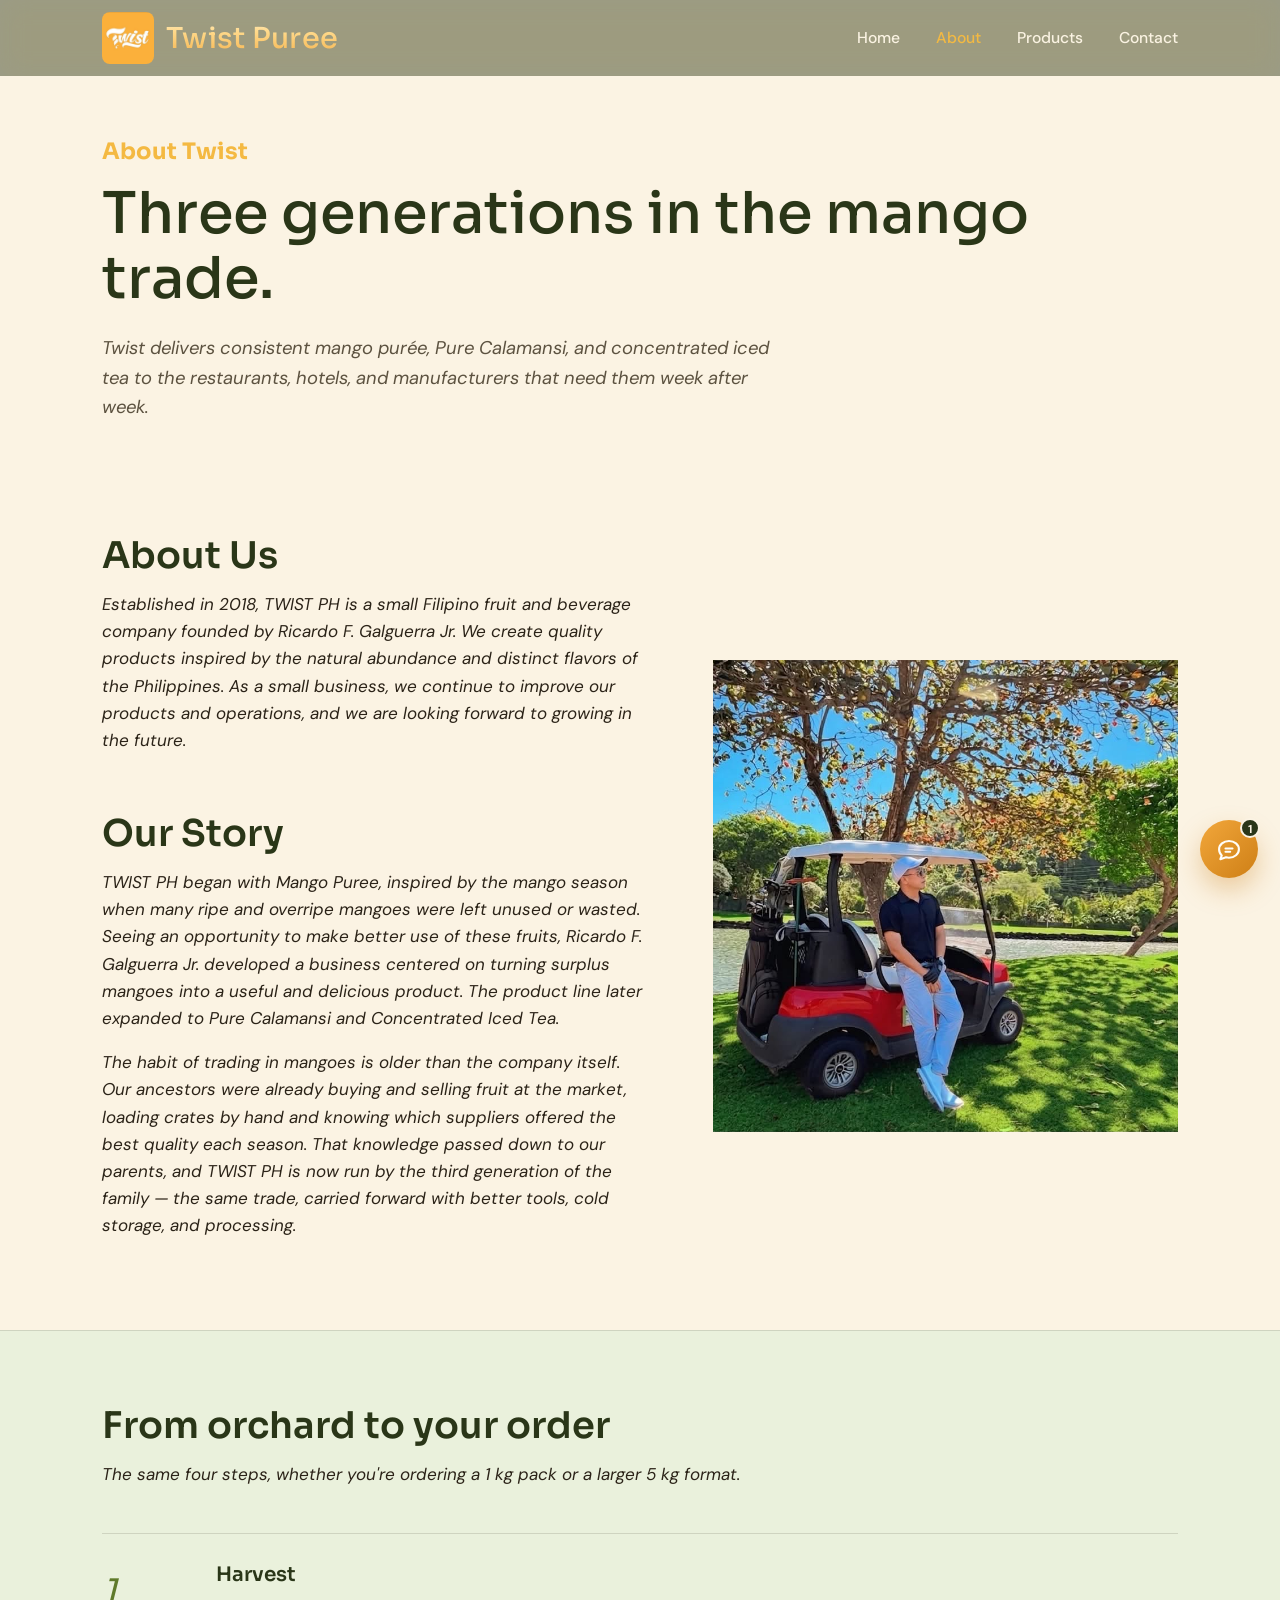
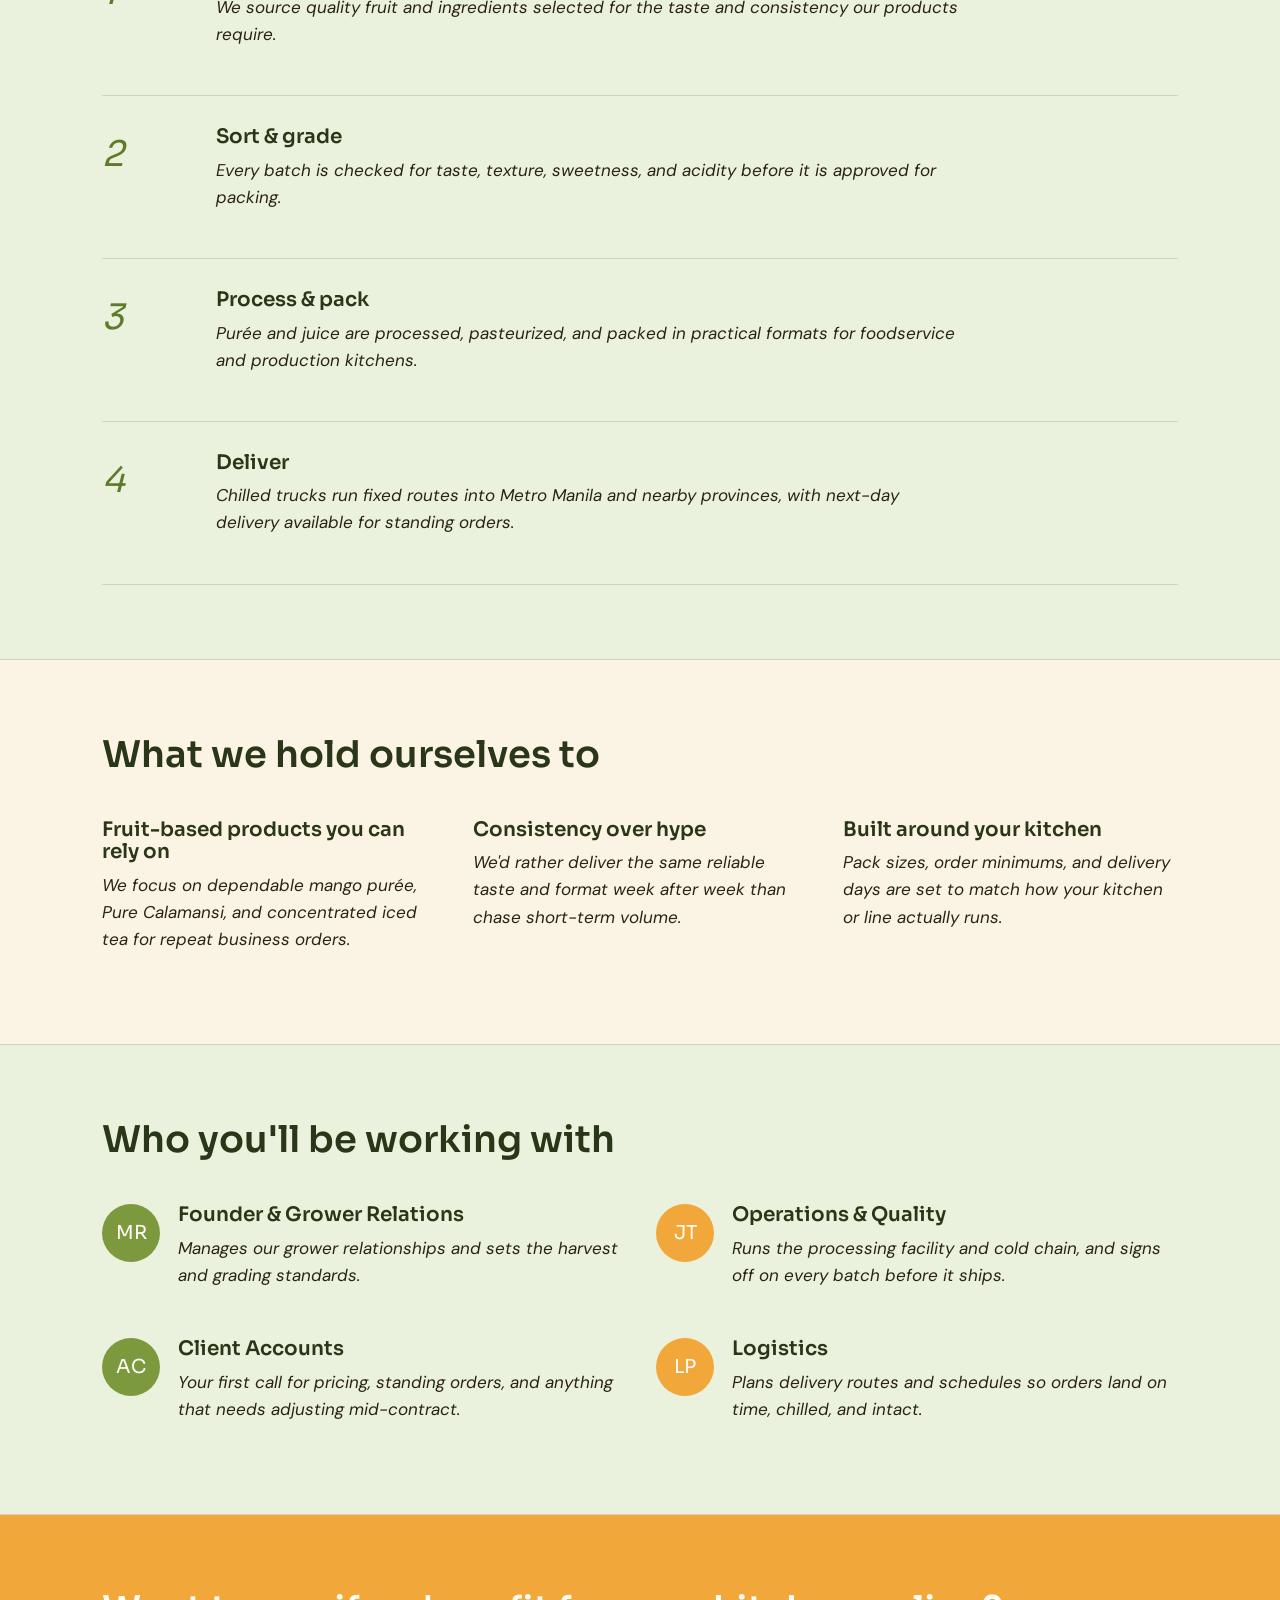
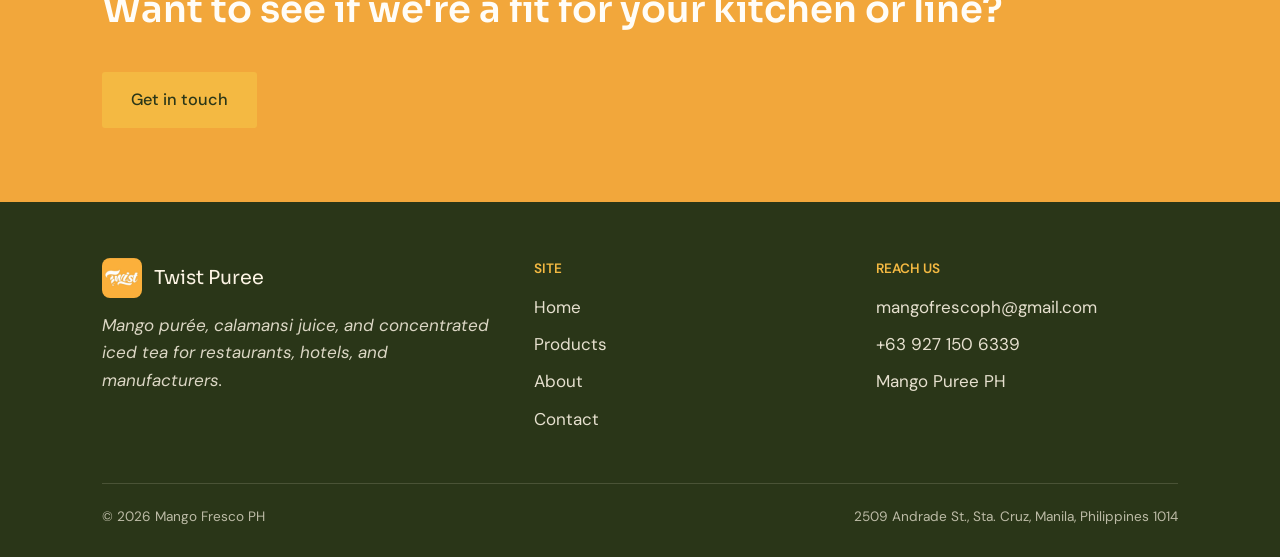
==== commit 88d2a7ed: "Add chat language buttons, fix panel close, switch to clean URLs" ====
--- a/about.html
+++ b/about.html
@@ -15,15 +15,15 @@
 
 <header class="site-header">
   <nav class="nav">
-    <a href="index.html" class="logo"><img src="PICTURES/twist-logo.jpg" alt="Twist logo" class="logo-mark">Twist Puree</a>
+    <a href="/" class="logo"><img src="PICTURES/twist-logo.jpg" alt="Twist logo" class="logo-mark">Twist Puree</a>
     <button class="nav-toggle" aria-label="Toggle menu" aria-expanded="false">
       <svg viewBox="0 0 24 24" fill="none" stroke="currentColor" stroke-width="2"><line x1="3" y1="6" x2="21" y2="6"/><line x1="3" y1="12" x2="21" y2="12"/><line x1="3" y1="18" x2="21" y2="18"/></svg>
     </button>
     <ul class="nav-links">
-      <li><a href="index.html">Home</a></li>
-      <li><a href="about.html" class="active">About</a></li>
-      <li><a href="products.html">Products</a></li>
-      <li><a href="contact.html">Contact</a></li>
+      <li><a href="/">Home</a></li>
+      <li><a href="/about" class="active">About</a></li>
+      <li><a href="/products">Products</a></li>
+      <li><a href="/contact">Contact</a></li>
     </ul>
   </nav>
 </header>
@@ -162,7 +162,7 @@
   <section class="section-mango cta-band">
     <div class="wrap">
       <h2>Want to see if we're a fit for your kitchen or line?</h2>
-      <a href="contact.html" class="btn btn-on-dark">Get in touch</a>
+      <a href="/contact" class="btn btn-on-dark">Get in touch</a>
     </div>
   </section>
 
@@ -181,10 +181,10 @@
       <div>
         <h4>SITE</h4>
         <ul>
-          <li><a href="index.html">Home</a></li>
-          <li><a href="products.html">Products</a></li>
-          <li><a href="about.html">About</a></li>
-          <li><a href="contact.html">Contact</a></li>
+          <li><a href="/">Home</a></li>
+          <li><a href="/products">Products</a></li>
+          <li><a href="/about">About</a></li>
+          <li><a href="/contact">Contact</a></li>
         </ul>
       </div>
       <div>
--- a/style.css
+++ b/style.css
@@ -134,6 +134,8 @@
 }
 .chat-widget--open .chat-badge { display: none; }
 
+.chat-panel[hidden] { display: none; }
+
 .chat-panel {
   width: 358px;
   max-width: calc(100vw - 32px);
@@ -202,6 +204,35 @@
   flex-direction: column;
   gap: 10px;
 }
+
+.chat-langbar {
+  display: flex;
+  gap: 8px;
+  padding: 10px 14px;
+  background: var(--sun-light);
+  border-bottom: 1px solid var(--line);
+}
+.chat-lang-btn {
+  flex: 1;
+  min-height: 38px;
+  padding: 8px 12px;
+  border: 1.5px solid var(--line);
+  border-radius: 999px;
+  background: var(--white);
+  color: var(--grove-deep);
+  font-family: var(--font-button);
+  font-size: 0.86rem;
+  font-weight: 600;
+  cursor: pointer;
+  transition: background 0.15s ease, color 0.15s ease, border-color 0.15s ease;
+}
+.chat-lang-btn:hover { border-color: var(--mango-dark); }
+.chat-lang-btn.is-active {
+  background: var(--mango);
+  border-color: var(--mango-dark);
+  color: var(--white);
+}
+.chat-lang-btn:focus-visible { outline: 2px solid var(--yellow); outline-offset: 2px; }
 
 .chat-msg {
   max-width: 88%;
